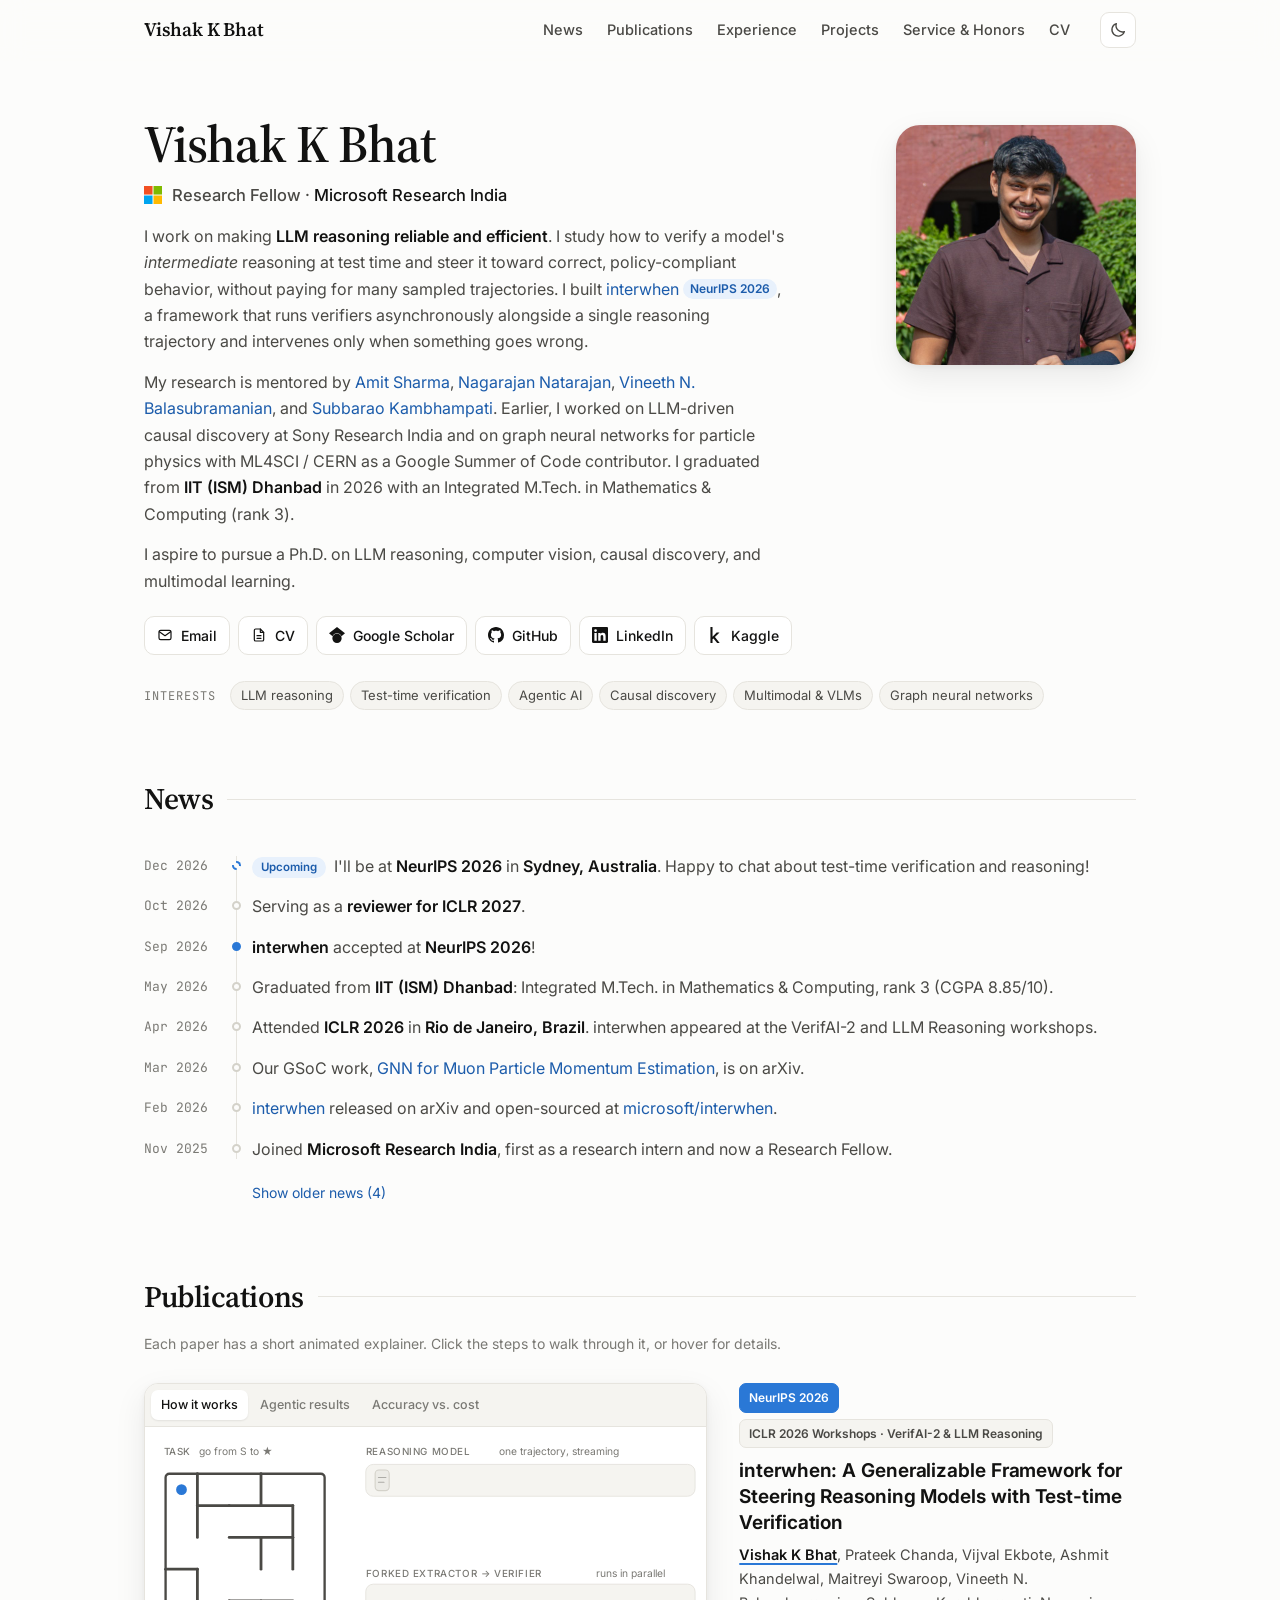
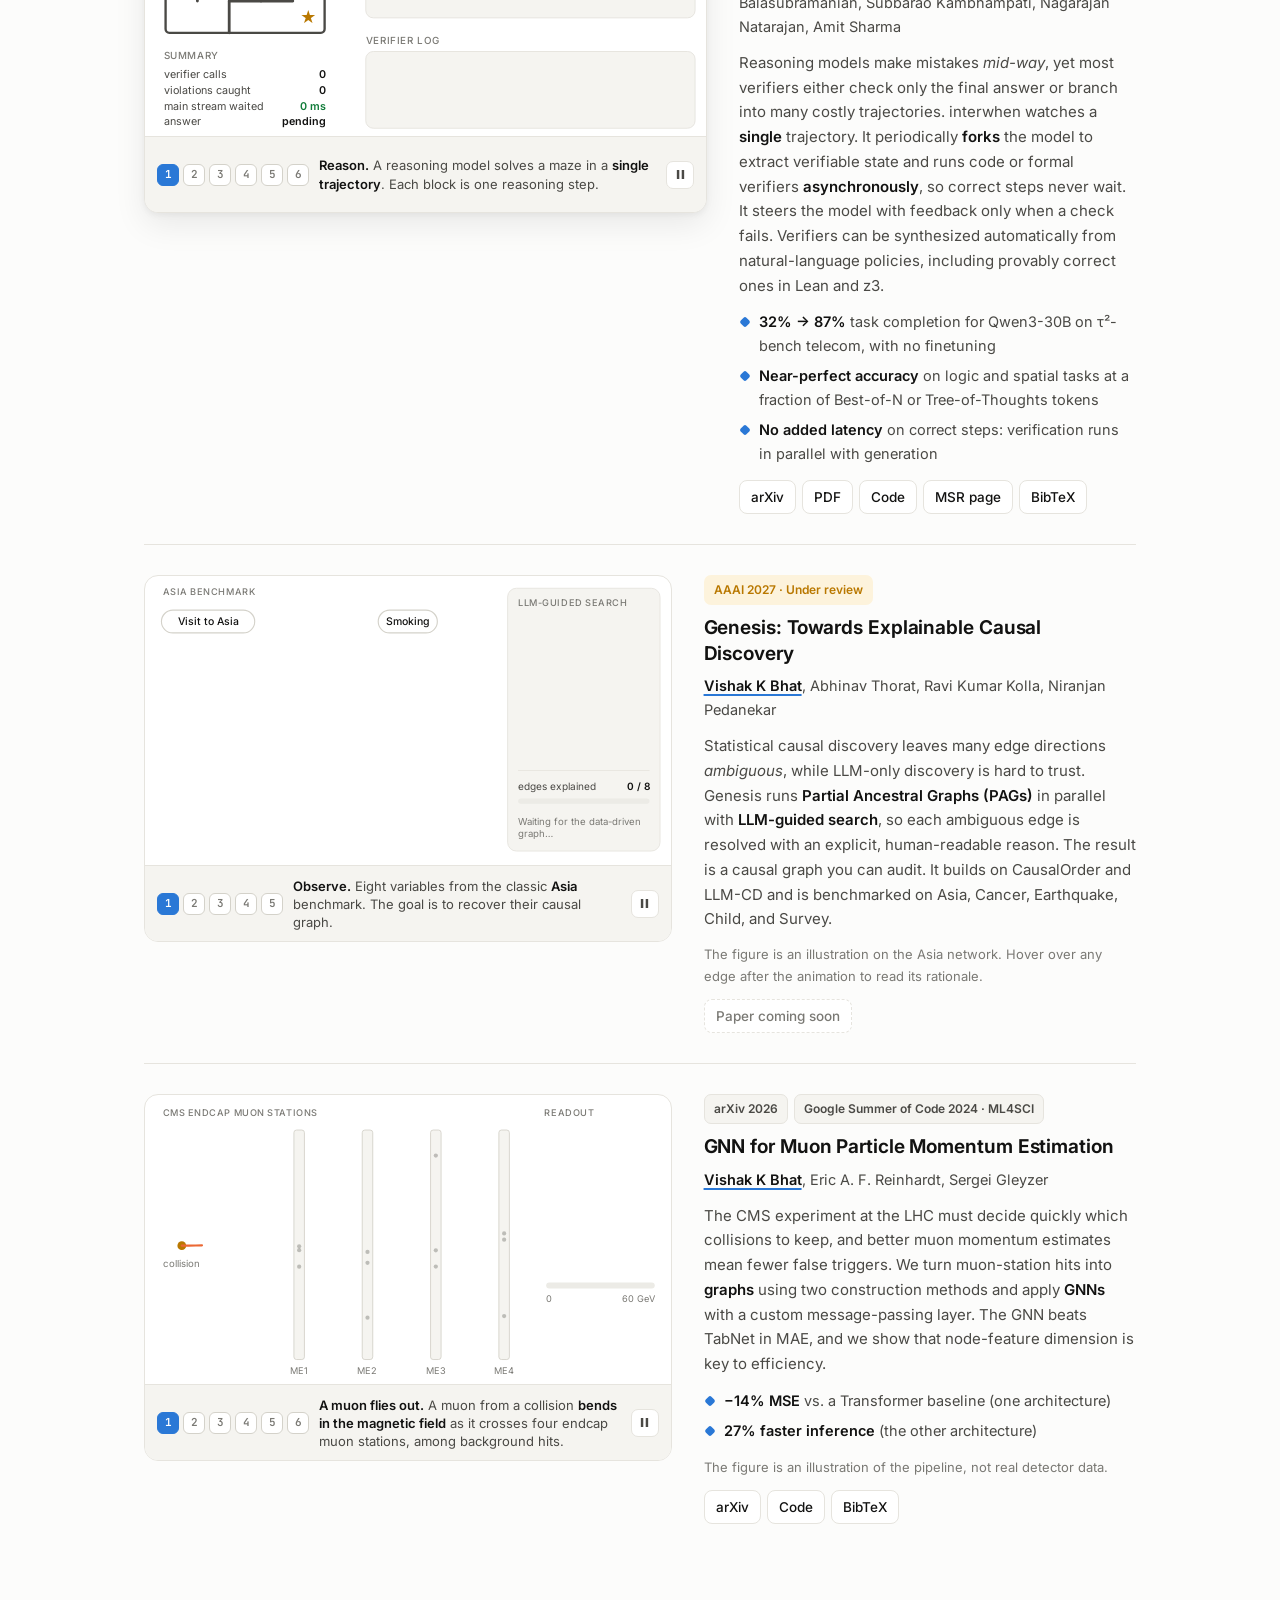
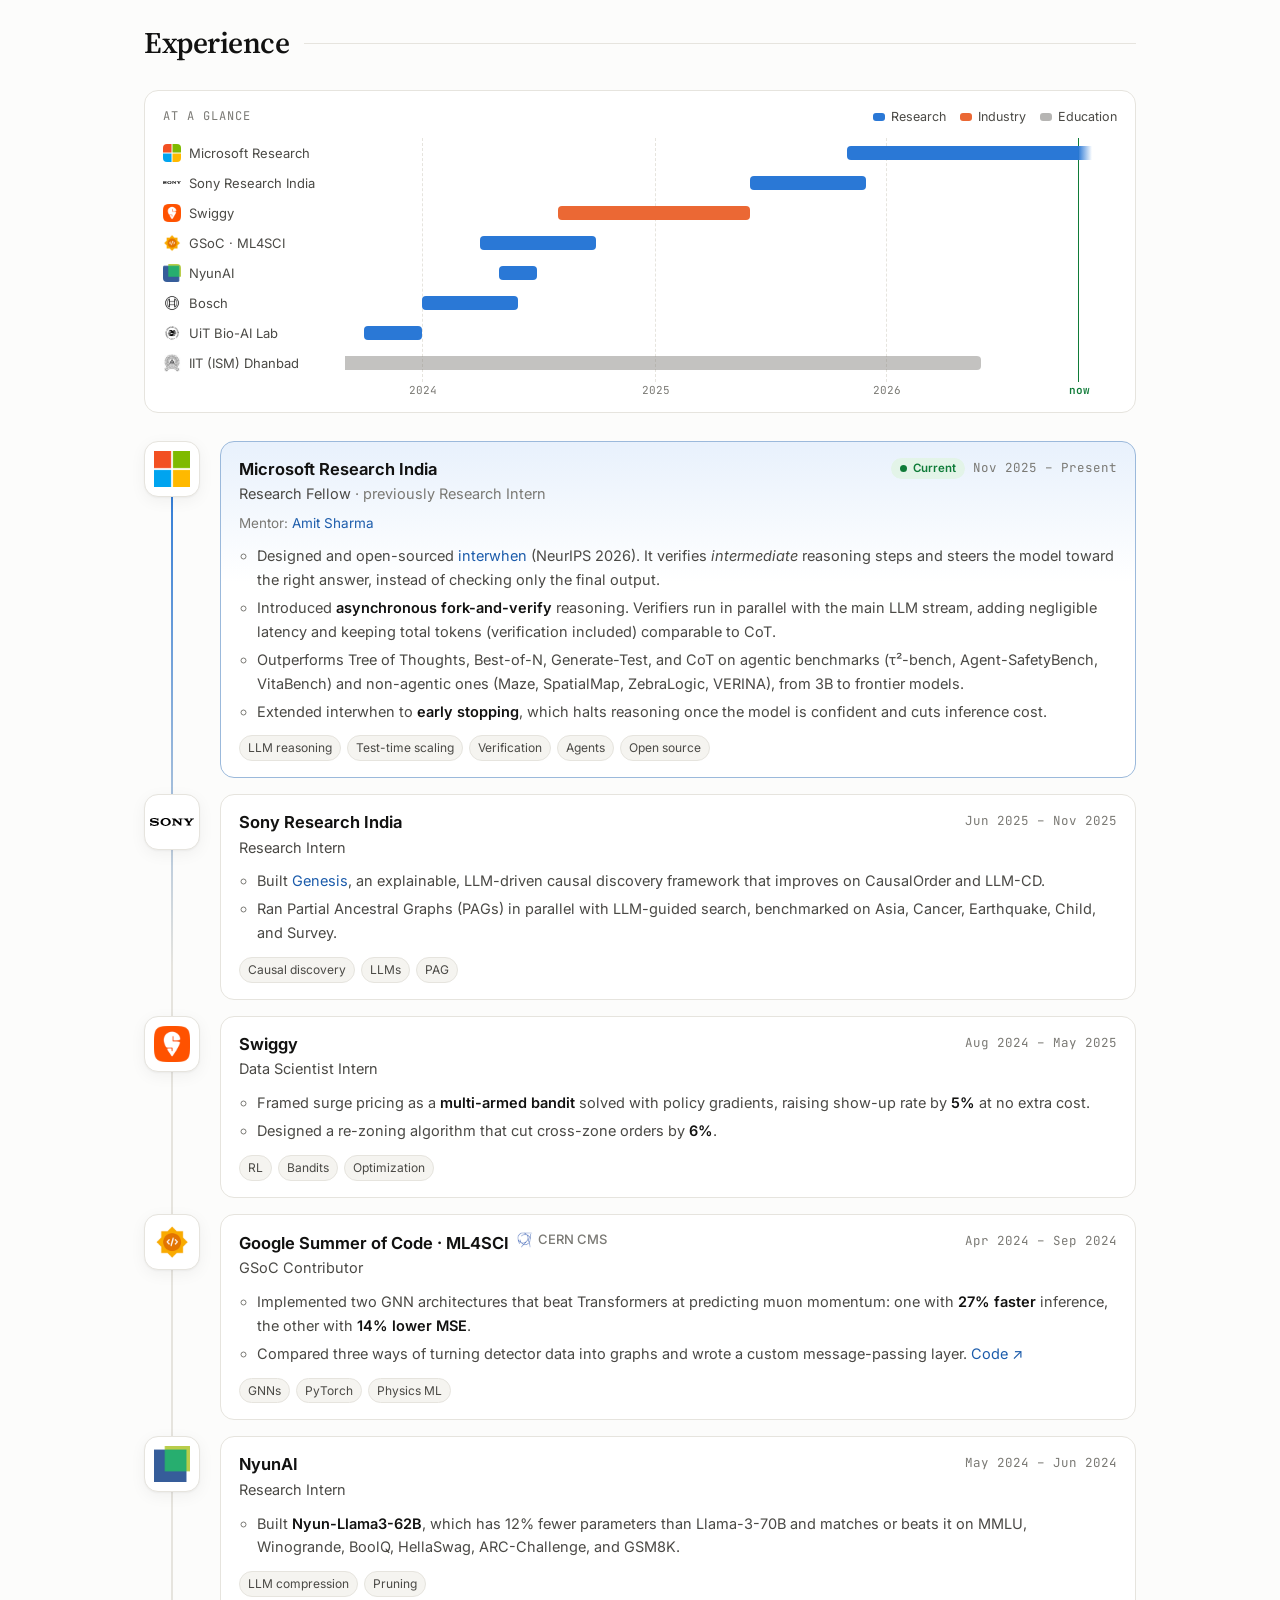
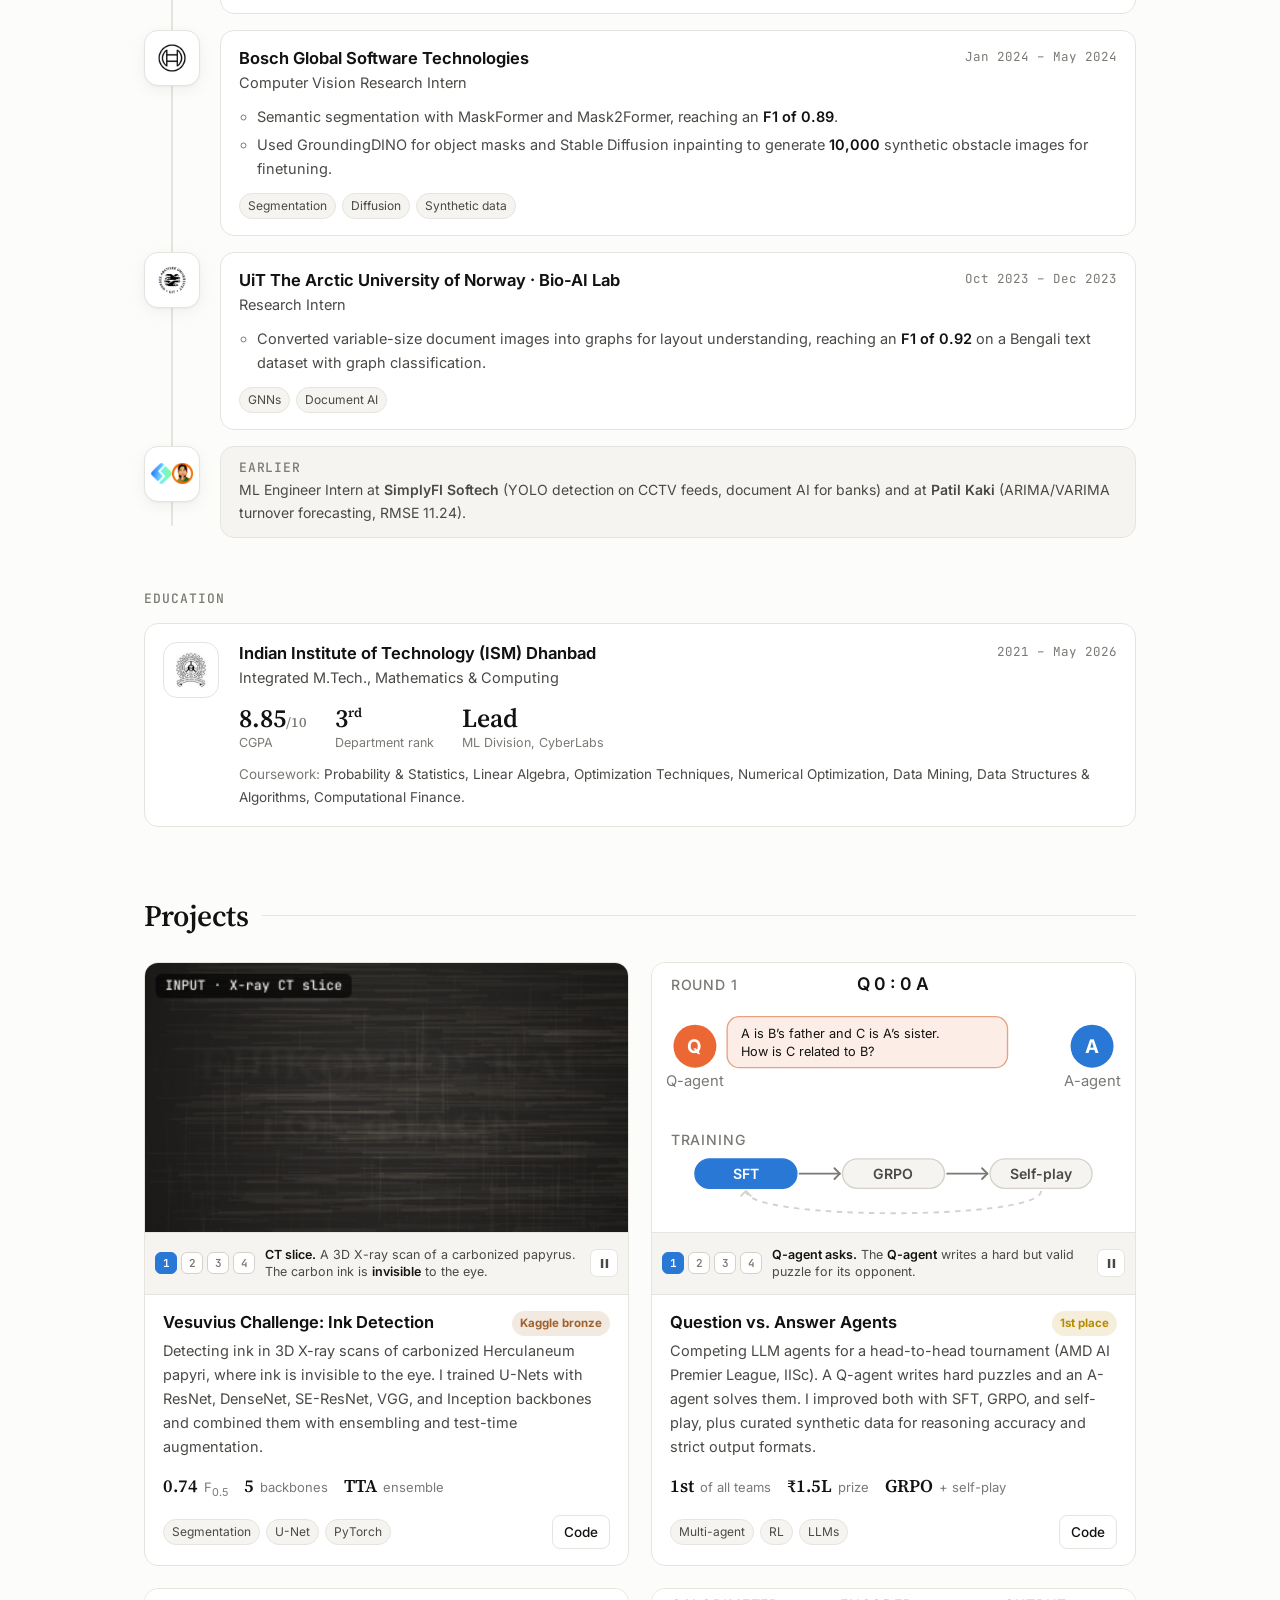
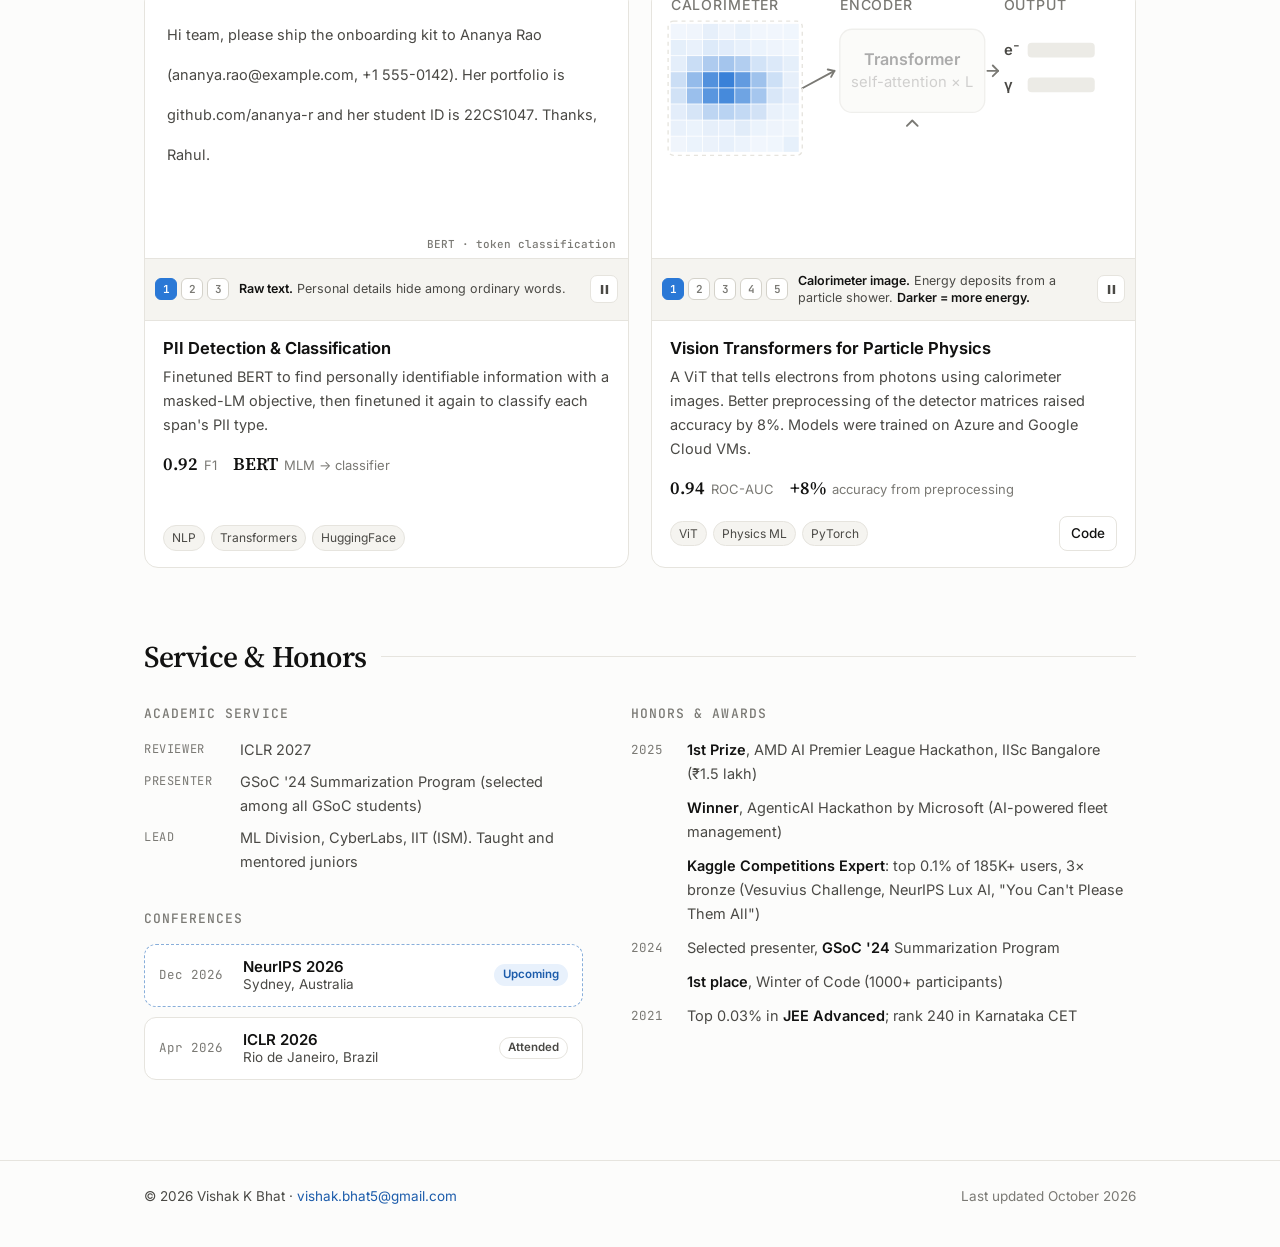
==== index.html @ bd1339ad "Redesign as a single-page research homepage - Clean academic layout: intro with mentors, news timeli" ====
<!DOCTYPE html>
<html lang="en">
<head>
  <meta charset="UTF-8">
  <meta name="viewport" content="width=device-width, initial-scale=1">
  <title>Vishak K Bhat — Research Fellow, Microsoft Research India</title>
  <meta name="description" content="Vishak K Bhat is a Research Fellow at Microsoft Research India working on reliable and efficient LLM reasoning: test-time verification, steering reasoning models, and causal discovery.">
  <meta name="author" content="Vishak K Bhat">
  <meta property="og:type" content="profile">
  <meta property="og:title" content="Vishak K Bhat — Research Fellow, Microsoft Research India">
  <meta property="og:description" content="LLM reasoning, test-time verification, and causal discovery. interwhen (NeurIPS 2026).">
  <meta property="og:image" content="assets/img/profile.jpg">
  <meta name="theme-color" content="#fcfcfb" media="(prefers-color-scheme: light)">
  <meta name="theme-color" content="#121211" media="(prefers-color-scheme: dark)">
  <link rel="icon" href="assets/img/favicon.svg" type="image/svg+xml">

  <script>
    // Apply saved theme before paint to avoid a flash.
    (function () {
      try {
        var t = localStorage.getItem('theme');
        if (t === 'light' || t === 'dark') document.documentElement.setAttribute('data-theme', t);
      } catch (e) {}
    })();
  </script>

  <link rel="preconnect" href="https://fonts.googleapis.com">
  <link rel="preconnect" href="https://fonts.gstatic.com" crossorigin>
  <link href="https://fonts.googleapis.com/css2?family=Inter:wght@400;500;600;700&family=JetBrains+Mono:wght@400;500;600&family=Source+Serif+4:opsz,wght@8..60,500;8..60,600;8..60,700&display=swap" rel="stylesheet">
  <link rel="stylesheet" href="assets/css/site.css">

  <script type="application/ld+json">
  {
    "@context": "https://schema.org",
    "@type": "Person",
    "name": "Vishak K Bhat",
    "jobTitle": "Research Fellow",
    "affiliation": { "@type": "Organization", "name": "Microsoft Research India" },
    "alumniOf": { "@type": "CollegeOrUniversity", "name": "IIT (ISM) Dhanbad" },
    "email": "mailto:vishak.bhat5@gmail.com",
    "sameAs": [
      "https://scholar.google.com/citations?user=MAqJcn0AAAAJ",
      "https://github.com/Vishak-Bhat30",
      "https://www.linkedin.com/in/vishak-k-bhat-807998227/",
      "https://www.kaggle.com/vishakkbhat"
    ]
  }
  </script>
</head>
<body>
  <a class="skip-link" href="#main">Skip to content</a>

  <!-- ===================== NAV ===================== -->
  <header class="topbar" id="topbar">
    <nav class="topbar-inner" aria-label="Primary">
      <a class="brand" href="#top">Vishak K Bhat</a>
      <ul class="nav-links" id="navLinks">
        <li><a href="#news">News</a></li>
        <li><a href="#publications">Publications</a></li>
        <li><a href="#experience">Experience</a></li>
        <li><a href="#projects">Projects</a></li>
        <li><a href="#service">Service &amp; Honors</a></li>
        <li><a href="assets/resume.pdf?v=2026-08" target="_blank" rel="noopener">CV</a></li>
      </ul>
      <button class="icon-btn theme-toggle" id="themeToggle" type="button" aria-label="Toggle dark mode">
        <svg class="i-sun" viewBox="0 0 24 24" aria-hidden="true"><circle cx="12" cy="12" r="4.2"/><path d="M12 2.5v2.2M12 19.3v2.2M4.6 4.6l1.6 1.6M17.8 17.8l1.6 1.6M2.5 12h2.2M19.3 12h2.2M4.6 19.4l1.6-1.6M17.8 6.2l1.6-1.6"/></svg>
        <svg class="i-moon" viewBox="0 0 24 24" aria-hidden="true"><path d="M20.5 14.2A8.5 8.5 0 0 1 9.8 3.5a8.5 8.5 0 1 0 10.7 10.7z"/></svg>
      </button>
    </nav>
  </header>

  <main id="main">

    <!-- ===================== INTRO ===================== -->
    <section class="intro wrap" id="top">
      <div class="intro-text">
        <h1 class="name">Vishak K Bhat</h1>
        <p class="role">
          <img class="role-logo" src="assets/img/logos/microsoft.png" alt="" width="18" height="18">
          Research Fellow · <a href="https://www.microsoft.com/en-us/research/lab/microsoft-research-india/" target="_blank" rel="noopener">Microsoft Research India</a>
        </p>

        <p>
          I work on making <strong>LLM reasoning reliable and efficient</strong>. I study how to verify a model's
          <em>intermediate</em> reasoning at test time and steer it toward correct, policy-compliant behavior, without
          paying for many sampled trajectories. I built
          <a href="#paper-interwhen">interwhen</a> <span class="pill-inline">NeurIPS 2026</span>, a framework that runs verifiers
          asynchronously alongside a single reasoning trajectory and intervenes only when something goes wrong.
        </p>
        <p>
          My research is mentored by
          <a href="https://amitsharma.in/" target="_blank" rel="noopener">Amit Sharma</a>,
          <a href="https://www.microsoft.com/en-us/research/people/nagarajn/" target="_blank" rel="noopener">Nagarajan Natarajan</a>,
          <a href="https://people.iith.ac.in/vineethnb/" target="_blank" rel="noopener">Vineeth N. Balasubramanian</a>, and
          <a href="https://rakaposhi.eas.asu.edu/" target="_blank" rel="noopener">Subbarao Kambhampati</a>.
          Earlier, I worked on LLM-driven causal discovery at Sony Research India and on graph neural networks for
          particle physics with ML4SCI&nbsp;/&nbsp;CERN as a Google Summer of Code contributor. I graduated from
          <strong>IIT (ISM) Dhanbad</strong> in 2026 with an Integrated M.Tech. in Mathematics &amp; Computing (rank&nbsp;3).
        </p>
        <p>
          I aspire to pursue a Ph.D. on LLM reasoning, computer vision, causal discovery, and multimodal learning.
        </p>

        <ul class="link-row" aria-label="Profiles">
          <li><a class="chip-link" href="mailto:vishak.bhat5@gmail.com">
            <svg viewBox="0 0 24 24" class="ic ic-stroke" aria-hidden="true"><rect x="3" y="5" width="18" height="14" rx="2.5"/><path d="m3.5 7 8.5 6 8.5-6"/></svg>Email</a></li>
          <li><a class="chip-link" href="assets/resume.pdf?v=2026-08" target="_blank" rel="noopener">
            <svg viewBox="0 0 24 24" class="ic ic-stroke" aria-hidden="true"><path d="M14 3H7a2 2 0 0 0-2 2v14a2 2 0 0 0 2 2h10a2 2 0 0 0 2-2V8z"/><path d="M14 3v5h5M9 13h6M9 17h6"/></svg>CV</a></li>
          <li><a class="chip-link" href="https://scholar.google.com/citations?user=MAqJcn0AAAAJ&amp;hl=en" target="_blank" rel="noopener">
            <svg viewBox="0 0 24 24" class="ic" aria-hidden="true"><path d="M5.242 13.769 0 9.5 12 0l12 9.5-5.242 4.269C17.548 11.249 14.978 9.5 12 9.5c-2.977 0-5.548 1.748-6.758 4.269zM12 10a7 7 0 1 0 0 14 7 7 0 0 0 0-14z"/></svg>Google Scholar</a></li>
          <li><a class="chip-link" href="https://github.com/Vishak-Bhat30" target="_blank" rel="noopener">
            <svg viewBox="0 0 16 16" class="ic" aria-hidden="true"><path d="M8 0C3.58 0 0 3.58 0 8c0 3.54 2.29 6.53 5.47 7.59.4.07.55-.17.55-.38 0-.19-.01-.82-.01-1.49-2.01.37-2.53-.49-2.69-.94-.09-.23-.48-.94-.82-1.13-.28-.15-.68-.52-.01-.53.63-.01 1.08.58 1.23.82.72 1.21 1.87.87 2.33.66.07-.52.28-.87.51-1.07-1.78-.2-3.64-.89-3.64-3.95 0-.87.31-1.59.82-2.15-.08-.2-.36-1.02.08-2.12 0 0 .67-.21 2.2.82.64-.18 1.32-.27 2-.27.68 0 1.36.09 2 .27 1.53-1.04 2.2-.82 2.2-.82.44 1.1.16 1.92.08 2.12.51.56.82 1.27.82 2.15 0 3.07-1.87 3.75-3.65 3.95.29.25.54.73.54 1.48 0 1.07-.01 1.93-.01 2.2 0 .21.15.46.55.38A8.01 8.01 0 0 0 16 8c0-4.42-3.58-8-8-8z"/></svg>GitHub</a></li>
          <li><a class="chip-link" href="https://www.linkedin.com/in/vishak-k-bhat-807998227/" target="_blank" rel="noopener">
            <svg viewBox="0 0 24 24" class="ic" aria-hidden="true"><path d="M20.45 20.45h-3.55v-5.57c0-1.33-.03-3.04-1.85-3.04-1.85 0-2.14 1.45-2.14 2.94v5.67H9.35V9h3.41v1.56h.05c.48-.9 1.64-1.85 3.37-1.85 3.6 0 4.27 2.37 4.27 5.46v6.28zM5.34 7.43a2.06 2.06 0 1 1 0-4.13 2.06 2.06 0 0 1 0 4.13zm1.78 13.02H3.56V9h3.56v11.45zM22.22 0H1.77C.79 0 0 .77 0 1.73v20.54C0 23.23.79 24 1.77 24h20.45c.98 0 1.78-.77 1.78-1.73V1.73C24 .77 23.2 0 22.22 0z"/></svg>LinkedIn</a></li>
          <li><a class="chip-link" href="https://www.kaggle.com/vishakkbhat" target="_blank" rel="noopener">
            <svg viewBox="0 0 24 24" class="ic" aria-hidden="true"><path d="M18.83 23.86c-.02.09-.12.14-.28.14h-3.14c-.19 0-.35-.08-.49-.25l-5.18-6.59-1.45 1.37v5.11c0 .24-.12.36-.35.36H5.51c-.24 0-.36-.12-.36-.36V.35c0-.23.12-.35.36-.35h2.43c.23 0 .35.12.35.35v14.35l6.2-6.27c.17-.17.33-.25.5-.25h3.24c.14 0 .24.06.28.18.05.15.04.26-.03.32l-6.56 6.34 6.84 8.51c.09.1.12.21.07.36"/></svg>Kaggle</a></li>
        </ul>
      </div>

      <figure class="intro-photo">
        <img src="assets/img/profile.jpg" alt="Portrait of Vishak K Bhat" width="720" height="720">
      </figure>
    </section>

    <section class="wrap interests" aria-label="Research interests">
      <span class="interests-label">Interests</span>
      <ul class="tag-list">
        <li>LLM reasoning</li><li>Test-time verification</li><li>Agentic AI</li>
        <li>Causal discovery</li><li>Multimodal &amp; VLMs</li><li>Graph neural networks</li>
      </ul>
    </section>

    <!-- ===================== NEWS ===================== -->
    <section class="section wrap" id="news">
      <h2 class="section-title">News</h2>
      <ol class="news" id="newsList">
        <li class="news-item upcoming">
          <time datetime="2026-12">Dec 2026</time>
          <div><span class="badge badge-accent">Upcoming</span> I'll be at <strong>NeurIPS 2026</strong> in <strong>Sydney, Australia</strong>. Happy to chat about test-time verification and reasoning!</div>
        </li>
        <li class="news-item">
          <time datetime="2026-10">Oct 2026</time>
          <div>Serving as a <strong>reviewer for ICLR 2027</strong>.</div>
        </li>
        <li class="news-item highlight">
          <time datetime="2026-09">Sep 2026</time>
          <div><a href="#paper-interwhen"><strong>interwhen</strong></a> accepted at <strong>NeurIPS 2026</strong>!</div>
        </li>
        <li class="news-item">
          <time datetime="2026-05">May 2026</time>
          <div>Graduated from <strong>IIT (ISM) Dhanbad</strong>: Integrated M.Tech. in Mathematics &amp; Computing, rank&nbsp;3 (CGPA 8.85/10).</div>
        </li>
        <li class="news-item">
          <time datetime="2026-04">Apr 2026</time>
          <div>Attended <strong>ICLR 2026</strong> in <strong>Rio de Janeiro, Brazil</strong>. interwhen appeared at the VerifAI-2 and LLM Reasoning workshops.</div>
        </li>
        <li class="news-item">
          <time datetime="2026-03">Mar 2026</time>
          <div>Our GSoC work, <a href="https://arxiv.org/abs/2603.06675" target="_blank" rel="noopener">GNN for Muon Particle Momentum Estimation</a>, is on arXiv.</div>
        </li>
        <li class="news-item">
          <time datetime="2026-02">Feb 2026</time>
          <div><a href="https://arxiv.org/abs/2602.11202" target="_blank" rel="noopener">interwhen</a> released on arXiv and open-sourced at <a href="https://github.com/microsoft/interwhen" target="_blank" rel="noopener">microsoft/interwhen</a>.</div>
        </li>
        <li class="news-item">
          <time datetime="2025-11">Nov 2025</time>
          <div>Joined <strong>Microsoft Research India</strong>, first as a research intern and now a Research Fellow.</div>
        </li>
        <li class="news-item older">
          <time datetime="2025-07">Jul 2025</time>
          <div>Won <strong>1st prize</strong> (₹1.5 lakh) at the AMD AI Premier League hackathon at IISc Bangalore.</div>
        </li>
        <li class="news-item older">
          <time datetime="2025-06">Jun 2025</time>
          <div>Started a research internship at <strong>Sony Research India</strong> on LLM-driven causal discovery.</div>
        </li>
        <li class="news-item older">
          <time datetime="2024-08">Aug 2024</time>
          <div>Joined <strong>Swiggy</strong> as a Data Scientist intern (bandits for surge pricing).</div>
        </li>
        <li class="news-item older">
          <time datetime="2024-04">Apr 2024</time>
          <div>Selected for <strong>Google Summer of Code 2024</strong> with ML4SCI (CERN CMS).</div>
        </li>
      </ol>
      <button class="text-btn" id="newsToggle" type="button" aria-expanded="false" aria-controls="newsList">Show older news</button>
    </section>

    <!-- ===================== PUBLICATIONS ===================== -->
    <section class="section wrap" id="publications">
      <div class="section-head">
        <h2 class="section-title">Publications</h2>
        <p class="section-note">Each paper has a short animated explainer. Click the steps to walk through it, or hover for details.</p>
      </div>

      <!-- interwhen -->
      <article class="paper featured" id="paper-interwhen">
        <div class="viz-frame" data-viz="interwhen">
          <div class="viz-tabs" role="tablist" aria-label="interwhen figures">
            <button role="tab" aria-selected="true" data-tab="how">How it works</button>
            <button role="tab" aria-selected="false" data-tab="agentic">Agentic results</button>
            <button role="tab" aria-selected="false" data-tab="cost">Accuracy vs. cost</button>
          </div>
          <div class="viz-panel" data-panel="how">
            <svg class="viz-svg" viewBox="0 0 600 330" role="img" aria-label="Animation: a reasoning model solves a maze while forked verifiers check its moves asynchronously; a wall violation is caught, the model is rewound to the fork point with feedback, and it reaches the goal."></svg>
            <div class="viz-caption" aria-live="polite"></div>
          </div>
          <div class="viz-panel" data-panel="agentic" hidden>
            <div class="chart" data-chart="dumbbell"></div>
          </div>
          <div class="viz-panel" data-panel="cost" hidden>
            <div class="chart" data-chart="scatter"></div>
          </div>
        </div>

        <div class="paper-body">
          <div class="venues">
            <span class="venue venue-main">NeurIPS 2026</span>
            <span class="venue">ICLR 2026 Workshops · VerifAI-2 &amp; LLM Reasoning</span>
          </div>
          <h3 class="paper-title"><a href="https://arxiv.org/abs/2602.11202" target="_blank" rel="noopener">interwhen: A Generalizable Framework for Steering Reasoning Models with Test-time Verification</a></h3>
          <p class="authors"><span class="me">Vishak K Bhat</span>, Prateek Chanda, Vijval Ekbote, Ashmit Khandelwal, Maitreyi Swaroop, Vineeth N. Balasubramanian, Subbarao Kambhampati, Nagarajan Natarajan, Amit Sharma</p>
          <p class="tldr">
            Reasoning models make mistakes <em>mid-way</em>, yet most verifiers either check only the final answer or
            branch into many costly trajectories. interwhen watches a <strong>single</strong> trajectory. It periodically
            <strong>forks</strong> the model to extract verifiable state and runs code or formal verifiers
            <strong>asynchronously</strong>, so correct steps never wait. It steers the model with feedback only when a check fails.
            Verifiers can be synthesized automatically from natural-language policies, including provably correct ones in Lean and z3.
          </p>
          <ul class="key-results">
            <li><strong>32% → 87%</strong> task completion for Qwen3-30B on τ²-bench telecom, with no finetuning</li>
            <li><strong>Near-perfect accuracy</strong> on logic and spatial tasks at a fraction of Best-of-N or Tree-of-Thoughts tokens</li>
            <li><strong>No added latency</strong> on correct steps: verification runs in parallel with generation</li>
          </ul>
          <div class="paper-links">
            <a class="btn-link" href="https://arxiv.org/abs/2602.11202" target="_blank" rel="noopener">arXiv</a>
            <a class="btn-link" href="https://arxiv.org/pdf/2602.11202" target="_blank" rel="noopener">PDF</a>
            <a class="btn-link" href="https://github.com/microsoft/interwhen" target="_blank" rel="noopener">Code <span class="gh-stars" data-repo="microsoft/interwhen" hidden></span></a>
            <a class="btn-link" href="https://www.microsoft.com/en-us/research/publication/interwhen-a-generalizable-framework-for-verifiable-reasoning-with-test-time-monitors/" target="_blank" rel="noopener">MSR page</a>
            <button class="btn-link bib-toggle" type="button" aria-expanded="false">BibTeX</button>
          </div>
          <div class="bibtex" hidden>
<pre><code>@inproceedings{bhat2026interwhen,
  title     = {interwhen: A Generalizable Framework for Steering
               Reasoning Models with Test-time Verification},
  author    = {Bhat, Vishak K and Chanda, Prateek and Ekbote, Vijval and
               Khandelwal, Ashmit and Swaroop, Maitreyi and
               Balasubramanian, Vineeth N. and Kambhampati, Subbarao and
               Natarajan, Nagarajan and Sharma, Amit},
  booktitle = {Advances in Neural Information Processing Systems},
  year      = {2026}
}</code></pre>
            <button class="copy-btn" type="button">Copy</button>
          </div>
        </div>
      </article>

      <!-- Genesis -->
      <article class="paper" id="paper-genesis">
        <div class="viz-frame" data-viz="genesis">
          <div class="viz-panel">
            <svg class="viz-svg" viewBox="0 0 600 330" role="img" aria-label="Animation: on the Asia benchmark, data alone yields a partial ancestral graph with ambiguous edge marks; an LLM then orients each ambiguous edge and gives a written reason, producing an explainable causal graph."></svg>
            <div class="viz-caption" aria-live="polite"></div>
          </div>
        </div>
        <div class="paper-body">
          <div class="venues">
            <span class="venue venue-review">AAAI 2027 · Under review</span>
          </div>
          <h3 class="paper-title">Genesis: Towards Explainable Causal Discovery</h3>
          <p class="authors"><span class="me">Vishak K Bhat</span>, Abhinav Thorat, Ravi Kumar Kolla, Niranjan Pedanekar</p>
          <p class="tldr">
            Statistical causal discovery leaves many edge directions <em>ambiguous</em>, while LLM-only discovery is hard to trust.
            Genesis runs <strong>Partial Ancestral Graphs (PAGs)</strong> in parallel with <strong>LLM-guided search</strong>, so each
            ambiguous edge is resolved with an explicit, human-readable reason. The result is a causal graph you can audit.
            It builds on CausalOrder and LLM-CD and is benchmarked on Asia, Cancer, Earthquake, Child, and Survey.
          </p>
          <p class="viz-note">The figure is an illustration on the Asia network. Hover over any edge after the animation to read its rationale.</p>
          <div class="paper-links">
            <span class="btn-link disabled" aria-disabled="true">Paper coming soon</span>
          </div>
        </div>
      </article>

      <!-- GNN muon -->
      <article class="paper" id="paper-muon">
        <div class="viz-frame" data-viz="muon">
          <div class="viz-panel">
            <svg class="viz-svg" viewBox="0 0 600 330" role="img" aria-label="Animation: a muon track bends through four CMS endcap muon stations; its hits become graph nodes, edges are built, messages pass between nodes, and a readout predicts transverse momentum. A curvier track means lower momentum."></svg>
            <div class="viz-caption" aria-live="polite"></div>
          </div>
        </div>
        <div class="paper-body">
          <div class="venues">
            <span class="venue">arXiv 2026</span>
            <span class="venue">Google Summer of Code 2024 · ML4SCI</span>
          </div>
          <h3 class="paper-title"><a href="https://arxiv.org/abs/2603.06675" target="_blank" rel="noopener">GNN for Muon Particle Momentum Estimation</a></h3>
          <p class="authors"><span class="me">Vishak K Bhat</span>, Eric A. F. Reinhardt, Sergei Gleyzer</p>
          <p class="tldr">
            The CMS experiment at the LHC must decide quickly which collisions to keep, and better muon momentum estimates mean
            fewer false triggers. We turn muon-station hits into <strong>graphs</strong> using two construction methods and apply
            <strong>GNNs</strong> with a custom message-passing layer. The GNN beats TabNet in MAE, and we show that node-feature
            dimension is key to efficiency.
          </p>
          <ul class="key-results">
            <li><strong>−14% MSE</strong> vs. a Transformer baseline (one architecture)</li>
            <li><strong>27% faster inference</strong> (the other architecture)</li>
          </ul>
          <p class="viz-note">The figure is an illustration of the pipeline, not real detector data.</p>
          <div class="paper-links">
            <a class="btn-link" href="https://arxiv.org/abs/2603.06675" target="_blank" rel="noopener">arXiv</a>
            <a class="btn-link" href="https://github.com/ML4SCI/CMS" target="_blank" rel="noopener">Code</a>
            <button class="btn-link bib-toggle" type="button" aria-expanded="false">BibTeX</button>
          </div>
          <div class="bibtex" hidden>
<pre><code>@article{bhat2026gnnmuon,
  title   = {GNN For Muon Particle Momentum estimation},
  author  = {Bhat, Vishak K and Reinhardt, Eric A. F. and Gleyzer, Sergei},
  journal = {arXiv preprint arXiv:2603.06675},
  year    = {2026}
}</code></pre>
            <button class="copy-btn" type="button">Copy</button>
          </div>
        </div>
      </article>
    </section>

    <!-- ===================== EXPERIENCE ===================== -->
    <section class="section wrap" id="experience">
      <h2 class="section-title">Experience</h2>

      <div class="gantt-card">
        <div class="gantt-head">
          <span class="gantt-title">At a glance</span>
          <span class="gantt-legend"><span class="sw sw-research"></span>Research <span class="sw sw-industry"></span>Industry <span class="sw sw-edu"></span>Education</span>
        </div>
        <div class="gantt" id="gantt" role="group" aria-label="Timeline of roles from 2023 to 2026"></div>
      </div>

      <ol class="xp-list">
        <li class="xp current" id="xp-msr">
          <div class="xp-logo"><img src="assets/img/logos/microsoft.png" alt="Microsoft" width="48" height="48"></div>
          <div class="xp-card">
            <div class="xp-top">
              <div>
                <h3 class="xp-org">Microsoft Research India</h3>
                <p class="xp-role">Research Fellow <span class="muted">· previously Research Intern</span></p>
              </div>
              <div class="xp-meta"><span class="badge badge-live"><span class="live-dot"></span>Current</span><time>Nov 2025 – Present</time></div>
            </div>
            <p class="xp-mentor">Mentor: <a href="https://amitsharma.in/" target="_blank" rel="noopener">Amit Sharma</a></p>
            <ul class="xp-points">
              <li>Designed and open-sourced <a href="https://github.com/microsoft/interwhen" target="_blank" rel="noopener">interwhen</a> (NeurIPS 2026). It verifies <em>intermediate</em> reasoning steps and steers the model toward the right answer, instead of checking only the final output.</li>
              <li>Introduced <strong>asynchronous fork-and-verify</strong> reasoning. Verifiers run in parallel with the main LLM stream, adding negligible latency and keeping total tokens (verification included) comparable to CoT.</li>
              <li>Outperforms Tree of Thoughts, Best-of-N, Generate-Test, and CoT on agentic benchmarks (τ²-bench, Agent-SafetyBench, VitaBench) and non-agentic ones (Maze, SpatialMap, ZebraLogic, VERINA), from 3B to frontier models.</li>
              <li>Extended interwhen to <strong>early stopping</strong>, which halts reasoning once the model is confident and cuts inference cost.</li>
            </ul>
            <ul class="tag-list small"><li>LLM reasoning</li><li>Test-time scaling</li><li>Verification</li><li>Agents</li><li>Open source</li></ul>
          </div>
        </li>

        <li class="xp" id="xp-sony">
          <div class="xp-logo"><img src="assets/img/logos/sony.svg" alt="Sony" width="48" height="48" class="wide-logo"></div>
          <div class="xp-card">
            <div class="xp-top">
              <div>
                <h3 class="xp-org">Sony Research India</h3>
                <p class="xp-role">Research Intern</p>
              </div>
              <div class="xp-meta"><time>Jun 2025 – Nov 2025</time></div>
            </div>
            <ul class="xp-points">
              <li>Built <a href="#paper-genesis">Genesis</a>, an explainable, LLM-driven causal discovery framework that improves on CausalOrder and LLM-CD.</li>
              <li>Ran Partial Ancestral Graphs (PAGs) in parallel with LLM-guided search, benchmarked on Asia, Cancer, Earthquake, Child, and Survey.</li>
            </ul>
            <ul class="tag-list small"><li>Causal discovery</li><li>LLMs</li><li>PAG</li></ul>
          </div>
        </li>

        <li class="xp" id="xp-swiggy">
          <div class="xp-logo"><img src="assets/img/logos/swiggy.png" alt="Swiggy" width="48" height="48"></div>
          <div class="xp-card">
            <div class="xp-top">
              <div>
                <h3 class="xp-org">Swiggy</h3>
                <p class="xp-role">Data Scientist Intern</p>
              </div>
              <div class="xp-meta"><time>Aug 2024 – May 2025</time></div>
            </div>
            <ul class="xp-points">
              <li>Framed surge pricing as a <strong>multi-armed bandit</strong> solved with policy gradients, raising show-up rate by <strong>5%</strong> at no extra cost.</li>
              <li>Designed a re-zoning algorithm that cut cross-zone orders by <strong>6%</strong>.</li>
            </ul>
            <ul class="tag-list small"><li>RL</li><li>Bandits</li><li>Optimization</li></ul>
          </div>
        </li>

        <li class="xp" id="xp-gsoc">
          <div class="xp-logo"><img src="assets/img/logos/gsoc.png" alt="Google Summer of Code" width="48" height="48"></div>
          <div class="xp-card">
            <div class="xp-top">
              <div>
                <h3 class="xp-org">Google Summer of Code · ML4SCI <span class="org-sub"><img src="assets/img/logos/cern.png" alt="" width="16" height="16"> CERN CMS</span></h3>
                <p class="xp-role">GSoC Contributor</p>
              </div>
              <div class="xp-meta"><time>Apr 2024 – Sep 2024</time></div>
            </div>
            <ul class="xp-points">
              <li>Implemented two GNN architectures that beat Transformers at predicting muon momentum: one with <strong>27% faster</strong> inference, the other with <strong>14% lower MSE</strong>.</li>
              <li>Compared three ways of turning detector data into graphs and wrote a custom message-passing layer. <a href="https://github.com/ML4SCI/CMS" target="_blank" rel="noopener">Code ↗</a></li>
            </ul>
            <ul class="tag-list small"><li>GNNs</li><li>PyTorch</li><li>Physics ML</li></ul>
          </div>
        </li>

        <li class="xp" id="xp-nyun">
          <div class="xp-logo"><img src="assets/img/logos/nyunai.png" alt="NyunAI" width="48" height="48"></div>
          <div class="xp-card">
            <div class="xp-top">
              <div>
                <h3 class="xp-org">NyunAI</h3>
                <p class="xp-role">Research Intern</p>
              </div>
              <div class="xp-meta"><time>May 2024 – Jun 2024</time></div>
            </div>
            <ul class="xp-points">
              <li>Built <strong>Nyun-Llama3-62B</strong>, which has 12% fewer parameters than Llama-3-70B and matches or beats it on MMLU, Winogrande, BoolQ, HellaSwag, ARC-Challenge, and GSM8K.</li>
            </ul>
            <ul class="tag-list small"><li>LLM compression</li><li>Pruning</li></ul>
          </div>
        </li>

        <li class="xp" id="xp-bosch">
          <div class="xp-logo"><img src="assets/img/logos/bosch.png" alt="Bosch" width="48" height="48"></div>
          <div class="xp-card">
            <div class="xp-top">
              <div>
                <h3 class="xp-org">Bosch Global Software Technologies</h3>
                <p class="xp-role">Computer Vision Research Intern</p>
              </div>
              <div class="xp-meta"><time>Jan 2024 – May 2024</time></div>
            </div>
            <ul class="xp-points">
              <li>Semantic segmentation with MaskFormer and Mask2Former, reaching an <strong>F1 of 0.89</strong>.</li>
              <li>Used GroundingDINO for object masks and Stable Diffusion inpainting to generate <strong>10,000</strong> synthetic obstacle images for finetuning.</li>
            </ul>
            <ul class="tag-list small"><li>Segmentation</li><li>Diffusion</li><li>Synthetic data</li></ul>
          </div>
        </li>

        <li class="xp" id="xp-uit">
          <div class="xp-logo"><img src="assets/img/logos/uit.png" alt="UiT The Arctic University of Norway" width="48" height="48"></div>
          <div class="xp-card">
            <div class="xp-top">
              <div>
                <h3 class="xp-org">UiT The Arctic University of Norway · Bio-AI Lab</h3>
                <p class="xp-role">Research Intern</p>
              </div>
              <div class="xp-meta"><time>Oct 2023 – Dec 2023</time></div>
            </div>
            <ul class="xp-points">
              <li>Converted variable-size document images into graphs for layout understanding, reaching an <strong>F1 of 0.92</strong> on a Bengali text dataset with graph classification.</li>
            </ul>
            <ul class="tag-list small"><li>GNNs</li><li>Document AI</li></ul>
          </div>
        </li>

        <li class="xp xp-compact">
          <div class="xp-logo duo">
            <img src="assets/img/logos/simplyfi.png" alt="SimplyFI Softech" width="30" height="30">
            <img src="assets/img/logos/patilkaki.png" alt="Patil Kaki" width="30" height="30">
          </div>
          <div class="xp-card">
            <div class="xp-top">
              <div>
                <h3 class="xp-org">Earlier</h3>
                <p class="xp-role">ML Engineer Intern at <strong>SimplyFI Softech</strong> (YOLO detection on CCTV feeds, document AI for banks) and at <strong>Patil Kaki</strong> (ARIMA/VARIMA turnover forecasting, RMSE 11.24).</p>
              </div>
            </div>
          </div>
        </li>
      </ol>

      <h3 class="subsection-title">Education</h3>
      <div class="edu">
        <div class="xp-logo"><img src="assets/img/logos/iitism.png" alt="IIT (ISM) Dhanbad" width="48" height="48"></div>
        <div>
          <div class="xp-top">
            <div>
              <h4 class="xp-org">Indian Institute of Technology (ISM) Dhanbad</h4>
              <p class="xp-role">Integrated M.Tech., Mathematics &amp; Computing</p>
            </div>
            <div class="xp-meta"><time>2021 – May 2026</time></div>
          </div>
          <div class="edu-stats">
            <div><span class="stat">8.85<small>/10</small></span><span class="stat-label">CGPA</span></div>
            <div><span class="stat">3<sup>rd</sup></span><span class="stat-label">Department rank</span></div>
            <div><span class="stat">Lead</span><span class="stat-label">ML Division, CyberLabs</span></div>
          </div>
          <p class="edu-course"><span class="muted">Coursework:</span> Probability &amp; Statistics, Linear Algebra, Optimization Techniques, Numerical Optimization, Data Mining, Data Structures &amp; Algorithms, Computational Finance.</p>
        </div>
      </div>
    </section>

    <!-- ===================== PROJECTS ===================== -->
    <section class="section wrap" id="projects">
      <h2 class="section-title">Projects</h2>
      <div class="project-grid">

        <article class="project">
          <div class="viz-frame small" data-viz="vesuvius">
            <div class="viz-panel">
              <canvas class="viz-canvas" width="360" height="200" aria-label="Animation: a sliding U-Net window scans a carbonized papyrus scan and reveals hidden ink letters."></canvas>
              <div class="viz-caption" aria-live="polite"></div>
            </div>
          </div>
          <div class="project-body">
            <div class="project-head">
              <h3>Vesuvius Challenge: Ink Detection</h3>
              <span class="medal medal-bronze">Kaggle bronze</span>
            </div>
            <p>Detecting ink in 3D X-ray scans of carbonized Herculaneum papyri, where ink is invisible to the eye. I trained U-Nets with ResNet, DenseNet, SE-ResNet, VGG, and Inception backbones and combined them with ensembling and test-time augmentation.</p>
            <ul class="metric-row"><li><b>0.74</b> F<sub>0.5</sub></li><li><b>5</b> backbones</li><li><b>TTA</b> ensemble</li></ul>
            <div class="project-foot">
              <ul class="tag-list small"><li>Segmentation</li><li>U-Net</li><li>PyTorch</li></ul>
              <a class="btn-link" href="https://github.com/Vishak-Bhat30/3D_image_segmentation" target="_blank" rel="noopener">Code</a>
            </div>
          </div>
        </article>

        <article class="project">
          <div class="viz-frame small" data-viz="qa">
            <div class="viz-panel">
              <svg class="viz-svg" viewBox="0 0 360 200" role="img" aria-label="Animation: a question agent and an answer agent face off in rounds, with a judge scoring each answer, while the training loop cycles through SFT, GRPO, and self-play."></svg>
              <div class="viz-caption" aria-live="polite"></div>
            </div>
          </div>
          <div class="project-body">
            <div class="project-head">
              <h3>Question vs. Answer Agents</h3>
              <span class="medal medal-gold">1st place</span>
            </div>
            <p>Competing LLM agents for a head-to-head tournament (AMD AI Premier League, IISc). A Q-agent writes hard puzzles and an A-agent solves them. I improved both with SFT, GRPO, and self-play, plus curated synthetic data for reasoning accuracy and strict output formats.</p>
            <ul class="metric-row"><li><b>1st</b> of all teams</li><li><b>₹1.5L</b> prize</li><li><b>GRPO</b> + self-play</li></ul>
            <div class="project-foot">
              <ul class="tag-list small"><li>Multi-agent</li><li>RL</li><li>LLMs</li></ul>
              <a class="btn-link" href="https://github.com/Vishak-Bhat30/AMD-AI-Premier-League" target="_blank" rel="noopener">Code</a>
            </div>
          </div>
        </article>

        <article class="project">
          <div class="viz-frame small" data-viz="pii">
            <div class="viz-panel">
              <div class="pii-stage" aria-label="Animation: a model scans text and tags names, emails, phone numbers, URLs, and IDs as personal information."></div>
              <div class="viz-caption" aria-live="polite"></div>
            </div>
          </div>
          <div class="project-body">
            <div class="project-head">
              <h3>PII Detection &amp; Classification</h3>
            </div>
            <p>Finetuned BERT to find personally identifiable information with a masked-LM objective, then finetuned it again to classify each span's PII type.</p>
            <ul class="metric-row"><li><b>0.92</b> F1</li><li><b>BERT</b> MLM → classifier</li></ul>
            <div class="project-foot">
              <ul class="tag-list small"><li>NLP</li><li>Transformers</li><li>HuggingFace</li></ul>
            </div>
          </div>
        </article>

        <article class="project">
          <div class="viz-frame small" data-viz="vit">
            <div class="viz-panel">
              <svg class="viz-svg" viewBox="0 0 360 200" role="img" aria-label="Animation: a calorimeter image is split into patches, turned into tokens, attended to by a classification token, and classified as electron or photon."></svg>
              <div class="viz-caption" aria-live="polite"></div>
            </div>
          </div>
          <div class="project-body">
            <div class="project-head">
              <h3>Vision Transformers for Particle Physics</h3>
            </div>
            <p>A ViT that tells electrons from photons using calorimeter images. Better preprocessing of the detector matrices raised accuracy by 8%. Models were trained on Azure and Google Cloud VMs.</p>
            <ul class="metric-row"><li><b>0.94</b> ROC-AUC</li><li><b>+8%</b> accuracy from preprocessing</li></ul>
            <div class="project-foot">
              <ul class="tag-list small"><li>ViT</li><li>Physics ML</li><li>PyTorch</li></ul>
              <a class="btn-link" href="https://github.com/Vishak-Bhat30/ML4SCI" target="_blank" rel="noopener">Code</a>
            </div>
          </div>
        </article>

      </div>
    </section>

    <!-- ===================== SERVICE & HONORS ===================== -->
    <section class="section wrap" id="service">
      <h2 class="section-title">Service &amp; Honors</h2>
      <div class="two-col">
        <div>
          <h3 class="subsection-title">Academic service</h3>
          <ul class="plain-list">
            <li><span class="pl-key">Reviewer</span> ICLR 2027</li>
            <li><span class="pl-key">Presenter</span> GSoC '24 Summarization Program (selected among all GSoC students)</li>
            <li><span class="pl-key">Lead</span> ML Division, CyberLabs, IIT (ISM). Taught and mentored juniors</li>
          </ul>

          <h3 class="subsection-title">Conferences</h3>
          <div class="trips">
            <div class="trip upcoming">
              <div class="trip-when">Dec 2026</div>
              <div class="trip-what"><strong>NeurIPS 2026</strong><span>Sydney, Australia</span></div>
              <span class="badge badge-accent">Upcoming</span>
            </div>
            <div class="trip">
              <div class="trip-when">Apr 2026</div>
              <div class="trip-what"><strong>ICLR 2026</strong><span>Rio de Janeiro, Brazil</span></div>
              <span class="badge">Attended</span>
            </div>
          </div>
        </div>

        <div>
          <h3 class="subsection-title">Honors &amp; awards</h3>
          <ul class="honors">
            <li><span class="h-year">2025</span><div><strong>1st Prize</strong>, AMD AI Premier League Hackathon, IISc Bangalore (₹1.5 lakh)</div></li>
            <li><span class="h-year"></span><div><strong>Winner</strong>, AgenticAI Hackathon by Microsoft (AI-powered fleet management)</div></li>
            <li><span class="h-year"></span><div><strong>Kaggle Competitions Expert</strong>: top 0.1% of 185K+ users, 3× bronze (Vesuvius Challenge, NeurIPS Lux AI, "You Can't Please Them All")</div></li>
            <li><span class="h-year">2024</span><div>Selected presenter, <strong>GSoC '24</strong> Summarization Program</div></li>
            <li><span class="h-year"></span><div><strong>1st place</strong>, Winter of Code (1000+ participants)</div></li>
            <li><span class="h-year">2021</span><div>Top 0.03% in <strong>JEE Advanced</strong>; rank 240 in Karnataka CET</div></li>
          </ul>
        </div>
      </div>
    </section>

  </main>

  <footer class="site-footer">
    <div class="wrap footer-inner">
      <p>© 2026 Vishak K Bhat · <a href="mailto:vishak.bhat5@gmail.com">vishak.bhat5@gmail.com</a></p>
      <p class="muted">Last updated October 2026</p>
    </div>
  </footer>

  <div class="tooltip" id="tooltip" role="tooltip" hidden></div>

  <script src="assets/js/site.js" defer></script>
  <script src="assets/js/viz.js" defer></script>
</body>
</html>
---- assets/css/site.css ----
/* =========================================================
   Vishak K Bhat — personal research site
   Plain CSS, no build step. Light/dark via [data-theme] or OS.
   ========================================================= */

:root {
  color-scheme: light;
  --bg: #fcfcfb;
  --surface: #ffffff;
  --surface-2: #f5f4f0;
  --surface-3: #ecebe6;
  --border: #e6e4de;
  --border-strong: #d4d2ca;
  --text: #121211;
  --text-2: #4a4945;
  --text-3: #7a7974;
  --accent: #2a78d6;
  --accent-ink: #1c5cab;
  --accent-soft: #e8f1fc;
  --orange: #eb6834;
  --aqua: #1baf7a;
  --violet: #6250d6;
  --good: #0f7b38;
  --good-soft: #e3f4e8;
  --bad: #d63b3a;
  --bad-soft: #fde9e8;
  --warn: #b97800;
  --warn-soft: #fdf3dc;
  --gold: #b88a00;
  --bronze: #a0622d;
  --shadow: 0 1px 2px rgba(18, 18, 17, .04), 0 4px 16px rgba(18, 18, 17, .05);
  --shadow-lg: 0 2px 6px rgba(18, 18, 17, .05), 0 12px 32px rgba(18, 18, 17, .08);
  --radius: 14px;
  --font-sans: "Inter", ui-sans-serif, system-ui, -apple-system, "Segoe UI", Roboto, sans-serif;
  --font-serif: "Source Serif 4", "Iowan Old Style", Georgia, serif;
  --font-mono: "JetBrains Mono", ui-monospace, SFMono-Regular, Menlo, monospace;
  --wrap: 1040px;
}

@media (prefers-color-scheme: dark) {
  :root:where(:not([data-theme="light"])) {
    color-scheme: dark;
    --bg: #121211;
    --surface: #1a1a19;
    --surface-2: #20201e;
    --surface-3: #2a2a27;
    --border: #2e2d2a;
    --border-strong: #3d3c38;
    --text: #f0efec;
    --text-2: #c3c2b7;
    --text-3: #908f86;
    --accent: #3987e5;
    --accent-ink: #79b0f0;
    --accent-soft: #172a42;
    --orange: #d95926;
    --aqua: #199e70;
    --violet: #9085e9;
    --good: #4cc27a;
    --good-soft: #15301f;
    --bad: #e66767;
    --bad-soft: #3a1a1a;
    --warn: #e0a42a;
    --warn-soft: #36290d;
    --gold: #e0b43a;
    --bronze: #d29560;
    --shadow: 0 1px 2px rgba(0, 0, 0, .3), 0 4px 16px rgba(0, 0, 0, .25);
    --shadow-lg: 0 2px 6px rgba(0, 0, 0, .35), 0 12px 32px rgba(0, 0, 0, .35);
  }
}
:root[data-theme="dark"] {
  color-scheme: dark;
  --bg: #121211;
  --surface: #1a1a19;
  --surface-2: #20201e;
  --surface-3: #2a2a27;
  --border: #2e2d2a;
  --border-strong: #3d3c38;
  --text: #f0efec;
  --text-2: #c3c2b7;
  --text-3: #908f86;
  --accent: #3987e5;
  --accent-ink: #79b0f0;
  --accent-soft: #172a42;
  --orange: #d95926;
  --aqua: #199e70;
  --violet: #9085e9;
  --good: #4cc27a;
  --good-soft: #15301f;
  --bad: #e66767;
  --bad-soft: #3a1a1a;
  --warn: #e0a42a;
  --warn-soft: #36290d;
  --gold: #e0b43a;
  --bronze: #d29560;
  --shadow: 0 1px 2px rgba(0, 0, 0, .3), 0 4px 16px rgba(0, 0, 0, .25);
  --shadow-lg: 0 2px 6px rgba(0, 0, 0, .35), 0 12px 32px rgba(0, 0, 0, .35);
}

/* ---------- base ---------- */
*, *::before, *::after { box-sizing: border-box; }
html { scroll-behavior: smooth; scroll-padding-top: 72px; -webkit-text-size-adjust: 100%; }
@media (prefers-reduced-motion: reduce) { html { scroll-behavior: auto; } }
body {
  margin: 0;
  font-family: var(--font-sans);
  font-size: 16px;
  line-height: 1.65;
  color: var(--text);
  background: var(--bg);
  -webkit-font-smoothing: antialiased;
  text-rendering: optimizeLegibility;
}
img { max-width: 100%; display: block; }
a { color: var(--accent-ink); text-decoration: none; text-underline-offset: 3px; }
a:hover { text-decoration: underline; text-decoration-thickness: 1px; }
strong { font-weight: 600; }
.muted { color: var(--text-3); }
.wrap { max-width: var(--wrap); margin: 0 auto; padding: 0 24px; }
:focus-visible { outline: 2px solid var(--accent); outline-offset: 2px; border-radius: 6px; }
.skip-link { position: absolute; left: -999px; top: 8px; background: var(--surface); padding: 8px 12px; border-radius: 8px; z-index: 100; }
.skip-link:focus { left: 8px; }
.sr-only { position: absolute; width: 1px; height: 1px; padding: 0; margin: -1px; overflow: hidden; clip: rect(0 0 0 0); white-space: nowrap; border: 0; }

/* ---------- top bar ---------- */
.topbar {
  position: sticky; top: 0; z-index: 50;
  background: color-mix(in srgb, var(--bg) 82%, transparent);
  backdrop-filter: saturate(1.6) blur(12px);
  -webkit-backdrop-filter: saturate(1.6) blur(12px);
  border-bottom: 1px solid transparent;
  transition: border-color .2s ease;
}
.topbar.scrolled { border-bottom-color: var(--border); }
.topbar-inner { max-width: var(--wrap); margin: 0 auto; padding: 0 24px; height: 60px; display: flex; align-items: center; gap: 20px; }
.brand { font-family: var(--font-serif); font-weight: 600; font-size: 19px; color: var(--text); letter-spacing: -.01em; white-space: nowrap; }
.brand:hover { text-decoration: none; }
.nav-links { list-style: none; display: flex; gap: 4px; margin: 0 0 0 auto; padding: 0; overflow-x: auto; scrollbar-width: none; }
.nav-links::-webkit-scrollbar { display: none; }
.nav-links a { display: block; padding: 6px 10px; border-radius: 8px; color: var(--text-2); font-size: 14.5px; font-weight: 500; white-space: nowrap; }
.nav-links a:hover { color: var(--text); background: var(--surface-2); text-decoration: none; }
.nav-links a.active { color: var(--text); background: var(--surface-3); }
.icon-btn { flex: none; width: 36px; height: 36px; display: grid; place-items: center; border-radius: 9px; border: 1px solid var(--border); background: var(--surface); color: var(--text-2); cursor: pointer; }
.icon-btn:hover { color: var(--text); border-color: var(--border-strong); }
.icon-btn svg { width: 18px; height: 18px; fill: none; stroke: currentColor; stroke-width: 1.8; stroke-linecap: round; stroke-linejoin: round; }
.theme-toggle .i-sun { display: none; }
:root[data-theme="dark"] .theme-toggle .i-sun { display: block; }
:root[data-theme="dark"] .theme-toggle .i-moon { display: none; }
@media (prefers-color-scheme: dark) {
  :root:not([data-theme="light"]) .theme-toggle .i-sun { display: block; }
  :root:not([data-theme="light"]) .theme-toggle .i-moon { display: none; }
}

/* ---------- intro ---------- */
.intro { display: grid; grid-template-columns: minmax(0, 1fr) 240px; gap: 56px; align-items: start; padding-top: 56px; padding-bottom: 8px; }
.name { font-family: var(--font-serif); font-size: clamp(38px, 5vw, 52px); line-height: 1.05; font-weight: 600; letter-spacing: -.02em; margin: 0 0 10px; }
.role { margin: 0 0 22px; color: var(--text-2); font-size: 16.5px; font-weight: 500; }
.role a { color: var(--text); }
.role-logo { display: inline-block; width: 18px; height: 18px; vertical-align: -3px; margin-right: 6px; }
.intro-text > p { color: var(--text-2); margin: 0 0 14px; max-width: 64ch; }
.intro-text > p strong { color: var(--text); }
.pill-inline { display: inline-block; font-size: 12px; font-weight: 600; line-height: 1; padding: 4px 7px; border-radius: 999px; background: var(--accent-soft); color: var(--accent-ink); vertical-align: 2px; }
.intro-photo { margin: 8px 0 0; }
.intro-photo img { width: 240px; height: 240px; object-fit: cover; border-radius: 24px; box-shadow: var(--shadow-lg); }

.link-row { list-style: none; display: flex; flex-wrap: wrap; gap: 8px; padding: 0; margin: 22px 0 0; }
.chip-link { display: inline-flex; align-items: center; gap: 8px; padding: 7px 12px; border: 1px solid var(--border); background: var(--surface); border-radius: 10px; color: var(--text); font-size: 14px; font-weight: 500; transition: border-color .15s, transform .15s, box-shadow .15s; }
.chip-link:hover { text-decoration: none; border-color: var(--border-strong); box-shadow: var(--shadow); transform: translateY(-1px); }
.ic { width: 16px; height: 16px; fill: currentColor; flex: none; }
.ic-stroke { fill: none; stroke: currentColor; stroke-width: 1.8; stroke-linecap: round; stroke-linejoin: round; }

.interests { display: flex; align-items: baseline; gap: 14px; flex-wrap: wrap; padding-top: 18px; }
.interests-label { font-family: var(--font-mono); font-size: 12px; text-transform: uppercase; letter-spacing: .08em; color: var(--text-3); }
.tag-list { list-style: none; display: flex; flex-wrap: wrap; gap: 6px; padding: 0; margin: 0; }
.tag-list li { font-size: 13px; padding: 3px 10px; border-radius: 999px; background: var(--surface-2); border: 1px solid var(--border); color: var(--text-2); }
.tag-list.small li { font-size: 12px; padding: 2px 8px; }

/* ---------- sections ---------- */
.section { padding-top: 64px; }
.section-head { display: block; }
.section-title { font-family: var(--font-serif); font-size: 30px; font-weight: 600; letter-spacing: -.015em; margin: 0 0 22px; display: flex; align-items: center; gap: 14px; }
.section-title::after { content: ""; flex: 1; height: 1px; background: var(--border); min-width: 40px; }
.section-head .section-title { flex: 1 1 auto; }
.section-note { margin: -12px 0 24px; color: var(--text-3); font-size: 14px; }
.subsection-title { font-size: 13px; font-family: var(--font-mono); text-transform: uppercase; letter-spacing: .08em; color: var(--text-3); font-weight: 500; margin: 34px 0 14px; }

.badge { display: inline-flex; align-items: center; gap: 6px; font-size: 11.5px; font-weight: 600; line-height: 1; padding: 4px 8px; border-radius: 999px; border: 1px solid var(--border); color: var(--text-2); background: var(--surface); white-space: nowrap; }
.badge-accent { color: var(--accent-ink); background: var(--accent-soft); border-color: transparent; }
.badge-live { color: var(--good); background: var(--good-soft); border-color: transparent; }
.live-dot { width: 7px; height: 7px; border-radius: 50%; background: var(--good); box-shadow: 0 0 0 0 color-mix(in srgb, var(--good) 60%, transparent); animation: pulse 2s infinite; }
@keyframes pulse { 0% { box-shadow: 0 0 0 0 color-mix(in srgb, var(--good) 55%, transparent); } 70% { box-shadow: 0 0 0 7px transparent; } 100% { box-shadow: 0 0 0 0 transparent; } }

/* ---------- news ---------- */
.news { list-style: none; margin: 0; padding: 0; position: relative; }
.news::before { content: ""; position: absolute; left: 92px; top: 10px; bottom: 10px; width: 1px; background: var(--border); }
.news-item { display: grid; grid-template-columns: 76px minmax(0, 1fr); gap: 32px; padding: 7px 0; position: relative; color: var(--text-2); }
.news-item::before { content: ""; position: absolute; left: 88px; top: 15px; width: 9px; height: 9px; border-radius: 50%; background: var(--bg); border: 2px solid var(--border-strong); }
.news-item.highlight::before { border-color: var(--accent); background: var(--accent); }
.news-item.upcoming::before { border-color: var(--accent); border-style: dashed; }
.news-item time { font-family: var(--font-mono); font-size: 13px; color: var(--text-3); padding-top: 2px; white-space: nowrap; }
.news-item strong { color: var(--text); }
.news-item .badge { margin-right: 4px; vertical-align: 1px; }
.news .older { display: none; }
.news.expanded .older { display: grid; }
.text-btn { margin: 8px 0 0 108px; background: none; border: 0; padding: 4px 0; font: inherit; font-size: 14px; color: var(--accent-ink); cursor: pointer; }
.text-btn:hover { text-decoration: underline; }

/* ---------- papers ---------- */
.paper { display: grid; grid-template-columns: minmax(0, 1.22fr) minmax(0, 1fr); gap: 32px; padding: 30px 0; border-top: 1px solid var(--border); }
.paper.featured { grid-template-columns: minmax(0, 1.42fr) minmax(0, 1fr); }
.paper:first-of-type { border-top: 0; padding-top: 4px; }
.paper.featured .viz-frame { box-shadow: var(--shadow-lg); }
.venues { display: flex; flex-wrap: wrap; gap: 6px; margin-bottom: 10px; }
.venue { font-size: 12px; font-weight: 600; padding: 4px 9px; border-radius: 7px; background: var(--surface-2); border: 1px solid var(--border); color: var(--text-2); }
.venue-main { background: var(--accent); border-color: var(--accent); color: #fff; }
.venue-review { background: var(--warn-soft); border-color: transparent; color: var(--warn); }
.paper-title { font-size: 19px; line-height: 1.35; font-weight: 650; margin: 0 0 8px; letter-spacing: -.005em; }
.paper-title a { color: var(--text); }
.authors { font-size: 14.5px; color: var(--text-2); margin: 0 0 12px; }
.authors .me { color: var(--text); font-weight: 600; text-decoration: underline; text-decoration-color: var(--accent); text-underline-offset: 3px; text-decoration-thickness: 2px; }
.tldr { font-size: 15px; color: var(--text-2); margin: 0 0 12px; }
.tldr strong { color: var(--text); }
.viz-note { font-size: 13px; color: var(--text-3); margin: 0 0 12px; }
.key-results { list-style: none; padding: 0; margin: 0 0 14px; display: grid; gap: 6px; }
.key-results li { position: relative; padding-left: 20px; font-size: 14.5px; color: var(--text-2); }
.key-results li::before { content: ""; position: absolute; left: 2px; top: 8px; width: 8px; height: 8px; border-radius: 2px; background: var(--accent); transform: rotate(45deg); }
.key-results strong { color: var(--text); }
.paper-links { display: flex; flex-wrap: wrap; gap: 6px; }
.btn-link { display: inline-flex; align-items: center; gap: 6px; font: inherit; font-size: 13.5px; font-weight: 500; padding: 5px 11px; border-radius: 8px; border: 1px solid var(--border); background: var(--surface); color: var(--text); cursor: pointer; }
.btn-link:hover { text-decoration: none; border-color: var(--accent); color: var(--accent-ink); }
.btn-link.disabled { color: var(--text-3); cursor: default; border-style: dashed; }
.btn-link.disabled:hover { border-color: var(--border); color: var(--text-3); }
.gh-stars { font-family: var(--font-mono); font-size: 12px; color: var(--text-3); }
.bibtex { position: relative; margin-top: 10px; }
.bibtex pre { margin: 0; padding: 14px 16px; border-radius: 10px; background: var(--surface-2); border: 1px solid var(--border); overflow-x: auto; font-family: var(--font-mono); font-size: 12px; line-height: 1.55; color: var(--text-2); }
.copy-btn { position: absolute; top: 8px; right: 8px; font: inherit; font-size: 12px; padding: 3px 9px; border-radius: 6px; border: 1px solid var(--border); background: var(--surface); color: var(--text-2); cursor: pointer; }
.copy-btn:hover { color: var(--text); }

/* ---------- viz frames ---------- */
.viz-frame { position: relative; border: 1px solid var(--border); border-radius: var(--radius); background: var(--surface); overflow: hidden; align-self: start; }
.viz-tabs { display: flex; gap: 2px; padding: 6px; border-bottom: 1px solid var(--border); background: var(--surface-2); overflow-x: auto; scrollbar-width: none; }
.viz-tabs button { font: inherit; font-size: 12.5px; font-weight: 500; padding: 5px 10px; border-radius: 7px; border: 0; background: transparent; color: var(--text-3); cursor: pointer; white-space: nowrap; }
.viz-tabs button:hover { color: var(--text); }
.viz-tabs button[aria-selected="true"] { background: var(--surface); color: var(--text); box-shadow: 0 1px 2px rgba(0, 0, 0, .08); }
.viz-svg, .viz-canvas { display: block; width: 100%; height: auto; }
.viz-svg text { font-family: var(--font-sans); }
.viz-svg .mono { font-family: var(--font-mono); }
.viz-caption { display: flex; align-items: center; gap: 10px; padding: 10px 12px; border-top: 1px solid var(--border); background: var(--surface-2); min-height: 76px; }
.viz-steps { display: flex; gap: 4px; flex: none; }
.viz-steps button { width: 22px; height: 22px; border-radius: 6px; border: 1px solid var(--border-strong); background: var(--surface); color: var(--text-3); font: 600 11px/1 var(--font-mono); cursor: pointer; padding: 0; }
.viz-steps button:hover { color: var(--text); border-color: var(--text-3); }
.viz-steps button.on { background: var(--accent); border-color: var(--accent); color: #fff; }
.viz-steps button.done { color: var(--accent-ink); border-color: color-mix(in srgb, var(--accent) 45%, var(--border)); }
.viz-text { flex: 1; font-size: 13px; line-height: 1.4; color: var(--text-2); min-width: 0; }
.viz-text b { color: var(--text); font-weight: 600; }
.viz-play { flex: none; width: 28px; height: 28px; border-radius: 7px; border: 1px solid var(--border); background: var(--surface); display: grid; place-items: center; cursor: pointer; color: var(--text-2); padding: 0; }
.viz-play:hover { color: var(--text); border-color: var(--border-strong); }
.viz-play svg { width: 13px; height: 13px; fill: currentColor; }
.viz-frame.small .viz-caption { min-height: 62px; padding: 8px 10px; }
.viz-frame.small .viz-text { font-size: 12.5px; }

/* SVG viz palette (roles, not raw hex in JS) */
.viz-frame {
  --v-ink: var(--text);
  --v-ink-2: var(--text-2);
  --v-ink-3: var(--text-3);
  --v-grid: var(--border);
  --v-line: var(--border-strong);
  --v-fill: var(--surface-2);
  --v-fill-2: var(--surface-3);
  --v-accent: var(--accent);
  --v-good: var(--good);
  --v-bad: var(--bad);
  --v-warn: var(--warn);
  --v-orange: var(--orange);
}
.v-fade { transition: opacity .45s ease; }
.v-move { transition: transform .6s cubic-bezier(.2, .7, .2, 1), opacity .45s ease; }

/* charts inside viz tabs */
.chart { padding: 14px 16px 10px; }
.chart-title { font-size: 14px; font-weight: 600; color: var(--text); margin: 0 0 2px; }
.chart-sub { font-size: 12.5px; color: var(--text-3); margin: 0 0 8px; }
.chart-legend { display: flex; gap: 14px; flex-wrap: wrap; font-size: 12.5px; color: var(--text-2); margin: 0 0 4px; }
.chart-legend span { display: inline-flex; align-items: center; gap: 6px; }
.lg-dot { width: 10px; height: 10px; border-radius: 50%; display: inline-block; }
.chart svg { display: block; width: 100%; height: auto; overflow: visible; }
.chart text { font-family: var(--font-sans); }
.chart-foot { font-size: 11.5px; color: var(--text-3); margin: 6px 0 0; }
.chart details { margin-top: 6px; font-size: 12.5px; color: var(--text-2); }
.chart summary { cursor: pointer; color: var(--text-3); }
.chart table { border-collapse: collapse; margin-top: 6px; width: 100%; font-size: 12.5px; }
.chart th, .chart td { text-align: left; padding: 3px 8px 3px 0; border-bottom: 1px solid var(--border); }
.chart td.num, .chart th.num { text-align: right; font-variant-numeric: tabular-nums; }

/* tooltip */
.tooltip { position: fixed; z-index: 80; pointer-events: none; max-width: 280px; padding: 8px 10px; border-radius: 9px; background: var(--text); color: var(--bg); font-size: 12.5px; line-height: 1.45; box-shadow: var(--shadow-lg); }
.tooltip b { font-weight: 600; }
.tooltip .tt-k { opacity: .7; }

/* ---------- experience ---------- */
.gantt-card { border: 1px solid var(--border); border-radius: var(--radius); background: var(--surface); padding: 16px 18px 12px; margin-bottom: 28px; }
.gantt-head { display: flex; justify-content: space-between; align-items: center; gap: 12px; flex-wrap: wrap; margin-bottom: 10px; }
.gantt-title { font-family: var(--font-mono); font-size: 12px; text-transform: uppercase; letter-spacing: .08em; color: var(--text-3); }
.gantt-legend { display: inline-flex; align-items: center; gap: 6px; font-size: 12.5px; color: var(--text-2); }
.gantt-legend .sw { width: 12px; height: 8px; border-radius: 3px; display: inline-block; margin-left: 8px; }
.sw-research { background: var(--accent); }
.sw-industry { background: var(--orange); }
.sw-edu { background: var(--text-3); opacity: .55; }
.gantt { position: relative; }
.g-row { display: grid; grid-template-columns: 170px minmax(0, 1fr); align-items: center; gap: 12px; height: 30px; }
.g-label { display: flex; align-items: center; gap: 8px; font-size: 13px; color: var(--text-2); white-space: nowrap; overflow: hidden; text-overflow: ellipsis; background: none; border: 0; padding: 0; font-family: inherit; cursor: pointer; text-align: left; }
.g-label:hover { color: var(--text); }
.g-label img { width: 18px; height: 18px; border-radius: 4px; background: #fff; flex: none; object-fit: contain; }
.g-track { position: relative; height: 100%; }
.g-bar { position: absolute; top: 8px; height: 14px; border-radius: 4px; background: var(--accent); cursor: pointer; transition: filter .15s, transform .15s; border: 0; padding: 0; }
.g-bar.industry { background: var(--orange); }
.g-bar.g-edu { background: var(--text-3); opacity: .45; }
.g-bar.ongoing { border-top-right-radius: 0; border-bottom-right-radius: 0; }
.g-bar.ongoing::after { content: ""; position: absolute; right: -14px; top: 0; bottom: 0; width: 14px; background: linear-gradient(90deg, var(--accent), transparent); }
.g-bar.clipped { border-top-left-radius: 0; border-bottom-left-radius: 0; }
.g-bar:hover, .g-bar:focus-visible { filter: brightness(1.12); transform: scaleY(1.15); }
.g-axis { position: absolute; inset: 0 0 0 182px; pointer-events: none; }
.g-tick { position: absolute; top: 0; bottom: 18px; border-left: 1px dashed var(--border); }
.g-tick span { position: absolute; bottom: -18px; left: 0; transform: translateX(-50%); font-family: var(--font-mono); font-size: 11px; color: var(--text-3); }
.g-now { position: absolute; top: 0; bottom: 18px; border-left: 1.5px solid var(--good); }
.g-now span { position: absolute; bottom: -18px; left: 0; transform: translateX(-50%); font-family: var(--font-mono); font-size: 11px; color: var(--good); font-weight: 600; }
.g-axis-pad { height: 22px; }

.xp-list { list-style: none; margin: 0; padding: 0; position: relative; }
.xp-list::before { content: ""; position: absolute; left: 27px; top: 28px; bottom: 28px; width: 2px; background: linear-gradient(var(--accent), var(--border) 30%, var(--border)); border-radius: 2px; }
.xp { display: grid; grid-template-columns: 56px minmax(0, 1fr); gap: 20px; padding-bottom: 16px; position: relative; }
.xp-logo { width: 56px; height: 56px; border-radius: 14px; background: #fff; border: 1px solid var(--border); box-shadow: var(--shadow); display: grid; place-items: center; position: relative; z-index: 1; overflow: hidden; }
.xp-logo img { width: 36px; height: 36px; object-fit: contain; }
.xp-logo img.wide-logo { width: 44px; height: auto; }
.xp-logo.duo { grid-template-columns: 1fr 1fr; gap: 0; padding: 6px; }
.xp-logo.duo img { width: 21px; height: 21px; }
.xp-card { border: 1px solid var(--border); border-radius: var(--radius); background: var(--surface); padding: 16px 18px; transition: border-color .2s, box-shadow .2s, transform .2s; }
.xp:hover .xp-card, .xp.flash .xp-card { border-color: var(--border-strong); box-shadow: var(--shadow); }
.xp.flash .xp-card { border-color: var(--accent); }
.xp.current .xp-card { border-color: color-mix(in srgb, var(--accent) 40%, var(--border)); background: linear-gradient(180deg, var(--accent-soft), var(--surface) 140px); }
.xp-top { display: flex; justify-content: space-between; gap: 12px; align-items: flex-start; flex-wrap: wrap; }
.xp-org { font-size: 16.5px; font-weight: 650; margin: 0; line-height: 1.35; color: var(--text); }
.org-sub { display: inline-flex; align-items: center; gap: 5px; font-size: 13px; font-weight: 500; color: var(--text-3); margin-left: 4px; vertical-align: 1px; }
.org-sub img { width: 16px; height: 16px; border-radius: 3px; background: #fff; }
.xp-role { margin: 2px 0 0; font-size: 14.5px; color: var(--text-2); }
.xp-meta { display: flex; align-items: center; gap: 8px; flex-wrap: wrap; }
.xp-meta time { font-family: var(--font-mono); font-size: 12.5px; color: var(--text-3); white-space: nowrap; }
.xp-mentor { margin: 6px 0 0; font-size: 13.5px; color: var(--text-3); }
.xp-points { margin: 10px 0 12px; padding-left: 18px; color: var(--text-2); font-size: 14.5px; }
.xp-points li { margin: 4px 0; }
.xp-points li::marker { color: var(--text-3); }
.xp-points strong { color: var(--text); }
.xp-compact .xp-card { padding: 12px 18px; background: var(--surface-2); }
.xp-compact .xp-org { font-size: 13px; font-family: var(--font-mono); text-transform: uppercase; letter-spacing: .06em; color: var(--text-3); font-weight: 500; }
.xp-compact .xp-role { font-size: 14px; }

.edu { display: grid; grid-template-columns: 56px minmax(0, 1fr); gap: 20px; border: 1px solid var(--border); border-radius: var(--radius); background: var(--surface); padding: 18px; }
.edu .xp-logo { box-shadow: none; }
.edu-stats { display: flex; gap: 28px; flex-wrap: wrap; margin: 14px 0 10px; }
.edu-stats > div { display: flex; flex-direction: column; }
.stat { font-family: var(--font-serif); font-size: 26px; font-weight: 600; line-height: 1.1; color: var(--text); }
.stat small { font-size: 14px; color: var(--text-3); font-weight: 500; }
.stat sup { font-size: 13px; }
.stat-label { font-size: 12.5px; color: var(--text-3); }
.edu-course { font-size: 13.5px; color: var(--text-2); margin: 0; }

/* ---------- projects ---------- */
.project-grid { display: grid; grid-template-columns: repeat(2, minmax(0, 1fr)); gap: 22px; }
.project { border: 1px solid var(--border); border-radius: var(--radius); background: var(--surface); overflow: hidden; display: flex; flex-direction: column; transition: box-shadow .2s, border-color .2s, transform .2s; }
.project:hover { box-shadow: var(--shadow-lg); border-color: var(--border-strong); transform: translateY(-2px); }
.project .viz-frame { border: 0; border-bottom: 1px solid var(--border); border-radius: 0; align-self: stretch; }
.project-body { padding: 16px 18px 16px; display: flex; flex-direction: column; flex: 1; }
.project-head { display: flex; justify-content: space-between; align-items: flex-start; gap: 10px; }
.project h3 { font-size: 16.5px; font-weight: 650; margin: 0 0 6px; line-height: 1.35; }
.project p { font-size: 14.5px; color: var(--text-2); margin: 0 0 12px; }
.medal { flex: none; font-size: 11.5px; font-weight: 700; padding: 3px 8px; border-radius: 999px; }
.medal-gold { color: var(--gold); background: color-mix(in srgb, var(--gold) 14%, transparent); }
.medal-bronze { color: var(--bronze); background: color-mix(in srgb, var(--bronze) 14%, transparent); }
.metric-row { list-style: none; padding: 0; margin: 0 0 14px; display: flex; flex-wrap: wrap; gap: 6px 16px; font-size: 13px; color: var(--text-3); }
.metric-row b { font-family: var(--font-serif); font-size: 18px; color: var(--text); font-weight: 600; margin-right: 2px; }
.project-foot { margin-top: auto; display: flex; justify-content: space-between; align-items: center; gap: 10px; flex-wrap: wrap; }

/* PII stage (HTML-based viz) */
.pii-stage { aspect-ratio: 360 / 200; padding: 26px 22px 20px; font-size: 15.5px; line-height: 2.75; color: var(--text-2); position: relative; overflow: hidden; }
.pii-stage .tok { position: relative; border-radius: 5px; padding: 1px 0; transition: background-color .3s, color .3s, box-shadow .3s; }
.pii-stage .tok.scan { background: var(--surface-3); }
.pii-stage .tok.pii { color: var(--text); box-shadow: inset 0 -2px 0 var(--c); background: color-mix(in srgb, var(--c) 14%, transparent); padding: 1px 3px; }
.pii-stage .tok .lab { position: absolute; left: 0; top: -15px; font: 600 9px/1 var(--font-mono); letter-spacing: .04em; color: #fff; background: var(--c); padding: 2px 4px; border-radius: 3px; opacity: 0; transform: translateY(3px); transition: opacity .25s, transform .25s; white-space: nowrap; }
.pii-stage .tok.pii .lab { opacity: 1; transform: none; }
.pii-stage .pii-meta { position: absolute; right: 12px; bottom: 8px; font: 500 11px/1 var(--font-mono); color: var(--text-3); }

/* ---------- service & honors ---------- */
.two-col { display: grid; grid-template-columns: minmax(0, 1fr) minmax(0, 1.15fr); gap: 48px; }
.two-col .subsection-title:first-child { margin-top: 0; }
.plain-list { list-style: none; padding: 0; margin: 0; display: grid; gap: 8px; }
.plain-list li { font-size: 14.5px; color: var(--text-2); display: grid; grid-template-columns: 86px minmax(0, 1fr); gap: 10px; }
.pl-key { font-family: var(--font-mono); font-size: 12px; color: var(--text-3); padding-top: 2px; text-transform: uppercase; letter-spacing: .05em; }
.trips { display: grid; gap: 10px; }
.trip { display: grid; grid-template-columns: 72px minmax(0, 1fr) auto; align-items: center; gap: 12px; border: 1px solid var(--border); background: var(--surface); border-radius: 12px; padding: 12px 14px; }
.trip.upcoming { border-style: dashed; border-color: color-mix(in srgb, var(--accent) 50%, var(--border)); }
.trip-when { font-family: var(--font-mono); font-size: 12.5px; color: var(--text-3); }
.trip-what { display: flex; flex-direction: column; line-height: 1.3; }
.trip-what strong { font-size: 15px; }
.trip-what span { font-size: 13.5px; color: var(--text-2); }
.honors { list-style: none; padding: 0; margin: 0; display: grid; gap: 10px; }
.honors li { display: grid; grid-template-columns: 44px minmax(0, 1fr); gap: 12px; font-size: 14.5px; color: var(--text-2); }
.honors strong { color: var(--text); }
.h-year { font-family: var(--font-mono); font-size: 12.5px; color: var(--text-3); padding-top: 2px; }

/* ---------- footer ---------- */
.site-footer { margin-top: 80px; border-top: 1px solid var(--border); padding: 24px 0 40px; }
.footer-inner { display: flex; justify-content: space-between; gap: 12px; flex-wrap: wrap; font-size: 13.5px; color: var(--text-2); }
.footer-inner p { margin: 0; }

/* ---------- SVG explainer marks ---------- */
.viz-frame { --bar-neutral: #a3a29b; --dumb-base: #86b6ef; --dumb-iw: #1c5cab; }
:root[data-theme="dark"] .viz-frame { --bar-neutral: #6b6a64; --dumb-base: #2f5f9c; --dumb-iw: #6da7ec; }
@media (prefers-color-scheme: dark) { :root:where(:not([data-theme="light"])) .viz-frame { --bar-neutral: #6b6a64; --dumb-base: #2f5f9c; --dumb-iw: #6da7ec; } }

.sv-label { font: 500 10.5px var(--font-mono); letter-spacing: .06em; fill: var(--text-3); paint-order: stroke; stroke: var(--surface); stroke-width: 8px; stroke-linejoin: round; }
.sv-cap { font-size: 11px; fill: var(--text-3); paint-order: stroke; stroke: var(--surface); stroke-width: 4px; stroke-linejoin: round; }
.sv-label.nohalo, .sv-cap.nohalo { stroke: none; }
.sv-tiny { font: 500 8px var(--font-mono); fill: var(--text-3); }
.sv-grid { stroke: var(--border); stroke-width: 1; }
.sv-gridline { stroke: var(--border); stroke-width: 1; }
.sv-refline { stroke: var(--text-3); stroke-width: 1.2; stroke-dasharray: 3 3; }
.sv-axis { font: 400 10.5px var(--font-mono); fill: var(--text-3); }
.sv-maze-border { fill: var(--surface); stroke: var(--text-2); stroke-width: 2.5; }
.sv-wall { stroke: var(--text-2); stroke-width: 3; stroke-linecap: round; transition: stroke .3s; }
.sv-wall.bad { stroke: var(--bad); stroke-width: 4; }
.sv-start { font: 700 13px var(--font-sans); fill: var(--text-2); }
.sv-goal { font-size: 17px; fill: var(--warn); transition: transform .4s; transform-box: fill-box; transform-origin: center; }
.sv-goal.reached { transform: scale(1.35); }
.sv-path { stroke: var(--accent); stroke-width: 4; stroke-linecap: round; transition: stroke .3s, opacity .45s; }
.sv-path.spec { stroke-dasharray: 2 5; opacity: .8; }
.sv-path.bad { stroke: var(--bad); stroke-dasharray: 5 4; }
.sv-path.discard { stroke: var(--bad); }
.sv-agent { fill: var(--accent); stroke: var(--surface); stroke-width: 2.5; transition: fill .3s; }
.sv-agent.done { fill: var(--good); }
.sv-xmark { font: 700 15px var(--font-sans); fill: var(--bad); }
.sv-lane { fill: var(--surface-2); stroke: var(--border); }
.sv-console { fill: var(--surface-2); stroke: var(--border); }
.sv-blk { stroke-width: 1.2; transition: fill .3s, stroke .3s, opacity .45s; }
.sv-blk-think { fill: var(--surface-3); stroke: var(--border-strong); }
.sv-blk-line { stroke: var(--text-3); stroke-width: 1.2; stroke-linecap: round; opacity: .55; }
.sv-blk-move { fill: var(--accent-soft); stroke: var(--accent); }
.sv-blk-txt { font: 700 11px var(--font-sans); fill: var(--accent-ink); }
.sv-blk-fb { fill: var(--warn-soft); stroke: var(--warn); }
.sv-blk-fbtxt { font: 600 10.5px var(--font-sans); fill: var(--warn); }
.sv-blk-bad { fill: var(--bad-soft); stroke: var(--bad); }
.sv-blk-discard { stroke: var(--bad); stroke-dasharray: 3 2; fill: transparent; }
.sv-cut { stroke: var(--bad); stroke-width: 2; stroke-dasharray: 3 2; }
.sv-fork { fill: none; stroke: var(--text-3); stroke-width: 1.4; stroke-dasharray: 3 3; }
.sv-chip { fill: var(--surface); stroke: var(--border-strong); stroke-width: 1.2; transition: fill .3s, stroke .3s; }
.sv-chip.pending { animation: chipPulse 1s ease-in-out infinite; }
@keyframes chipPulse { 50% { stroke: var(--accent); } }
.sv-chip.ok { fill: var(--good-soft); stroke: var(--good); }
.sv-chip.bad { fill: var(--bad-soft); stroke: var(--bad); }
.sv-chip-txt { font: 700 12px var(--font-sans); fill: var(--text-3); }
.sv-chip-txt.ok { fill: var(--good); }
.sv-chip-txt.bad { fill: var(--bad); }
.sv-log { font: 400 10.5px var(--font-mono); fill: var(--text-2); }
.sv-log-r { font: 600 10.5px var(--font-mono); fill: var(--text-3); }
.sv-log-r.ok { fill: var(--good); }
.sv-log-r.bad { fill: var(--bad); }
.sv-log-r.warn { fill: var(--warn); }
.sv-sum-k { font-size: 11.5px; fill: var(--text-2); }
.sv-sum-v { font: 600 11.5px var(--font-mono); fill: var(--text); }
.sv-sum-v.good { fill: var(--good); }
.sv-sum-v.bad { fill: var(--bad); }

/* genesis */
.sv-node { fill: var(--surface); stroke: var(--border-strong); stroke-width: 1.3; }
.sv-node-txt { font: 500 12px var(--font-sans); fill: var(--text); }
.sv-edge { stroke-width: 1.8; transition: stroke .3s; }
.sv-edge.faint { stroke: var(--border-strong); stroke-dasharray: 4 3; }
.sv-edge.amb { stroke: var(--text-3); }
.sv-edge.active { stroke: var(--accent); stroke-width: 2.6; }
.sv-edge.solid { stroke: var(--text-2); stroke-width: 2; }
.sv-circ { fill: var(--surface); stroke-width: 1.8; }
.sv-circ.amb { stroke: var(--warn); animation: circPulse 1.4s ease-in-out infinite; }
.sv-circ.active { stroke: var(--accent); }
@keyframes circPulse { 50% { stroke-width: 3; } }
.sv-arrow.amb, .sv-arrow.faint { fill: var(--text-3); }
.sv-arrow.active { fill: var(--accent); }
.sv-arrow.solid { fill: var(--text-2); }
.sv-hit-line { stroke: transparent; stroke-width: 14; pointer-events: stroke; cursor: help; }
.sv-panel { fill: var(--surface-2); stroke: var(--border); }
.sv-panel-edge { font: 600 12.5px var(--font-sans); fill: var(--accent-ink); }
.sv-panel-why { font-size: 11.5px; fill: var(--text-2); }
.sv-meter-track { fill: var(--surface-3); }
.sv-meter-fill { fill: var(--accent); }

/* muon */
.sv-station { fill: var(--surface-2); stroke: var(--border-strong); }
.sv-noise { fill: var(--text-3); opacity: .45; }
.sv-ip { fill: var(--warn); }
.sv-track { fill: none; stroke: var(--orange); stroke-width: 2.5; stroke-linecap: round; transition: opacity .4s; }
.sv-track.faint { opacity: .3; }
.sv-track.ghost { stroke: var(--text-3); stroke-dasharray: 3 4; opacity: .5; }
.sv-gnode { fill: var(--accent-soft); stroke: var(--accent); stroke-width: 2; transition: fill .4s; }
.sv-gnode.lv1 { fill: color-mix(in srgb, var(--accent) 45%, var(--surface)); }
.sv-gnode.lv2 { fill: var(--accent); }
.sv-feat { fill: var(--accent); opacity: .55; }
.sv-gedge { stroke: var(--accent); stroke-width: 1.8; opacity: .7; }
.sv-gedge.far { stroke-dasharray: 4 3; opacity: .45; }
.sv-msg { fill: var(--orange); }
.sv-readline { stroke: var(--text-3); stroke-width: 1; stroke-dasharray: 2 3; }
.sv-pool { fill: var(--accent); stroke: var(--surface); stroke-width: 3; transition: opacity .4s; }
.sv-pt { font: 600 15px var(--font-sans); fill: var(--text); }
.sv-sub { font-size: 10px; }

/* projects */
.sv-score { font: 600 13px var(--font-mono); fill: var(--text); }
.sv-trophy { font: 600 11px var(--font-sans); fill: var(--gold); transition: opacity .4s; }
.sv-av-q { fill: var(--orange); }
.sv-av-a { fill: var(--accent); }
.sv-av-txt { font: 700 14px var(--font-sans); fill: #fff; }
.sv-bub-q { fill: color-mix(in srgb, var(--orange) 12%, var(--surface)); stroke: color-mix(in srgb, var(--orange) 55%, var(--border)); }
.sv-bub-a { fill: var(--accent-soft); stroke: color-mix(in srgb, var(--accent) 55%, var(--border)); }
.sv-bub-txt { font-size: 9.5px; fill: var(--text); }
.sv-ok-dot { fill: var(--good); }
.sv-bad-dot { fill: var(--bad); }
.sv-verdict { font: 700 10.5px var(--font-sans); fill: #fff; }
.sv-pill { fill: var(--surface-2); stroke: var(--border-strong); transition: fill .3s, stroke .3s; }
.sv-pill-txt { font: 600 10.5px var(--font-sans); fill: var(--text-2); }
g.on .sv-pill { fill: var(--accent); stroke: var(--accent); }
g.on .sv-pill-txt { fill: #fff; }
.sv-flow { fill: none; stroke: var(--text-3); stroke-width: 1.4; stroke-linecap: round; stroke-linejoin: round; }
.sv-loop { fill: none; stroke: var(--border-strong); stroke-width: 1.4; stroke-dasharray: 4 4; }
.sv-loop.on { stroke: var(--accent); animation: dash 1s linear infinite; }
.sv-loop-head { fill: none; stroke: var(--border-strong); stroke-width: 1.4; }
@keyframes dash { to { stroke-dashoffset: -16; } }
.sv-cell { fill: var(--accent); }
.sv-ghostbox { fill: none; stroke: var(--border); stroke-dasharray: 3 3; }
.sv-cls { fill: var(--violet); }
.sv-att { fill: none; stroke: var(--accent); stroke-width: 1.3; }
.sv-enc { fill: var(--surface-2); stroke: var(--border-strong); }
.sv-enc-txt { font: 600 12px var(--font-sans); fill: var(--text); }
.sv-out-lab { font: 600 11px var(--font-sans); fill: var(--text-2); }
.sv-bar-e { fill: var(--accent); }
.sv-bar-g { fill: var(--violet); }
.sv-verdict-txt { font: 600 12px var(--font-sans); fill: var(--text); }
.pii-stage .tok.det { box-shadow: inset 0 -2px 0 var(--text-3); }
.pii-stage [data-t="NAME"] { --c: #1c5cab; }
.pii-stage [data-t="EMAIL"] { --c: #c4471a; }
.pii-stage [data-t="PHONE"] { --c: #0f7a55; }
.pii-stage [data-t="URL"] { --c: #4a3aa7; }
.pii-stage [data-t="ID"] { --c: #b8456f; }

/* charts */
.sv-row-label { font: 500 12.5px var(--font-sans); fill: var(--text); }
.sv-row-label.small { font-size: 11.5px; font-weight: 400; fill: var(--text-2); }
.sv-row-label.strong { font-weight: 600; fill: var(--text); }
.sv-row-delta { font: 600 11px var(--font-mono); fill: var(--good); }
.sv-dumb-line { stroke: var(--dumb-base); stroke-width: 3; stroke-linecap: round; opacity: .6; }
.sv-dot-base { fill: var(--surface); stroke: var(--dumb-base); stroke-width: 2.5; }
.sv-dot-iw { fill: var(--dumb-iw); stroke: var(--surface); stroke-width: 2; }
.sv-val { font: 400 11px var(--font-mono); fill: var(--text-2); }
.sv-val.strong { font-weight: 600; fill: var(--text); }
.sv-val.small { font-size: 10px; }
.sv-hit { fill: transparent; cursor: default; }
.sv-hit:hover { fill: color-mix(in srgb, var(--text) 4%, transparent); }
.sv-panel-title { font: 600 11.5px var(--font-sans); fill: var(--text-2); }
.sv-bar-ours { fill: var(--accent); }
.sv-bar-base { fill: var(--bar-neutral); }
.lg-dot.lg-base { background: var(--surface); box-shadow: inset 0 0 0 2.5px var(--dumb-base); }
.lg-dot.lg-iw { background: var(--dumb-iw); }
.lg-sq { width: 12px; height: 10px; border-radius: 2px; display: inline-block; }
.lg-sq.lg-ours { background: var(--accent); }
.lg-sq.lg-basebar { background: var(--bar-neutral); }
.chart-filter { display: flex; flex-wrap: wrap; gap: 4px; margin: 0 0 8px; }
.chart-filter button { font: inherit; font-size: 12px; padding: 3px 9px; border-radius: 999px; border: 1px solid var(--border); background: var(--surface); color: var(--text-2); cursor: pointer; }
.chart-filter button:hover { border-color: var(--border-strong); color: var(--text); }
.chart-filter button[aria-pressed="true"] { background: var(--text); color: var(--bg); border-color: var(--text); }

/* ---------- responsive ---------- */
@media (max-width: 900px) {
  .paper, .paper.featured { grid-template-columns: minmax(0, 1fr); gap: 18px; }
  .project-grid { grid-template-columns: minmax(0, 1fr); }
  .two-col { grid-template-columns: minmax(0, 1fr); gap: 8px; }
  .two-col > div + div .subsection-title:first-child { margin-top: 34px; }
}
@media (max-width: 720px) {
  body { font-size: 15.5px; }
  .wrap, .topbar-inner { padding: 0 18px; }
  .topbar-inner { gap: 10px; }
  .brand { display: none; }
  .nav-links { margin-left: 0; flex: 1; }
  .intro { grid-template-columns: minmax(0, 1fr); gap: 20px; padding-top: 28px; }
  .intro-photo { order: -1; margin: 0; }
  .intro-photo img { width: 120px; height: 120px; border-radius: 18px; }
  .news::before { left: 6px; }
  .news-item { grid-template-columns: minmax(0, 1fr); gap: 0; padding-left: 26px; }
  .news-item::before { left: 2px; }
  .text-btn { margin-left: 26px; }
  .g-row { grid-template-columns: 28px minmax(0, 1fr); gap: 8px; }
  .g-label span { display: none; }
  .g-axis { left: 36px; }
  .xp-list::before { left: 19px; }
  .xp, .edu { grid-template-columns: 40px minmax(0, 1fr); gap: 12px; }
  .xp-logo { width: 40px; height: 40px; border-radius: 10px; }
  .xp-logo img { width: 26px; height: 26px; }
  .xp-logo img.wide-logo { width: 32px; }
  .xp-logo.duo { padding: 4px; }
  .xp-logo.duo img { width: 15px; height: 15px; }
  .xp-card { padding: 14px; }
  .edu { padding: 14px; }
  .plain-list li { grid-template-columns: minmax(0, 1fr); gap: 0; }
  .viz-text { font-size: 12.5px; }
  .pii-stage { aspect-ratio: auto; font-size: 13.5px; padding: 18px 14px 30px; }
  .viz-caption { flex-wrap: wrap; row-gap: 8px; }
  .viz-text { order: 3; flex-basis: 100%; }
  .viz-play { margin-left: auto; }
  .interests { padding-top: 22px; }
}

@media (prefers-reduced-motion: reduce) {
  *, *::before, *::after { transition-duration: .01ms !important; animation-duration: .01ms !important; animation-iteration-count: 1 !important; }
}

@media print {
  .topbar, .viz-frame, .gantt-card, .text-btn, .theme-toggle { display: none !important; }
  .news .older { display: grid; }
  .paper { grid-template-columns: 1fr; }
}
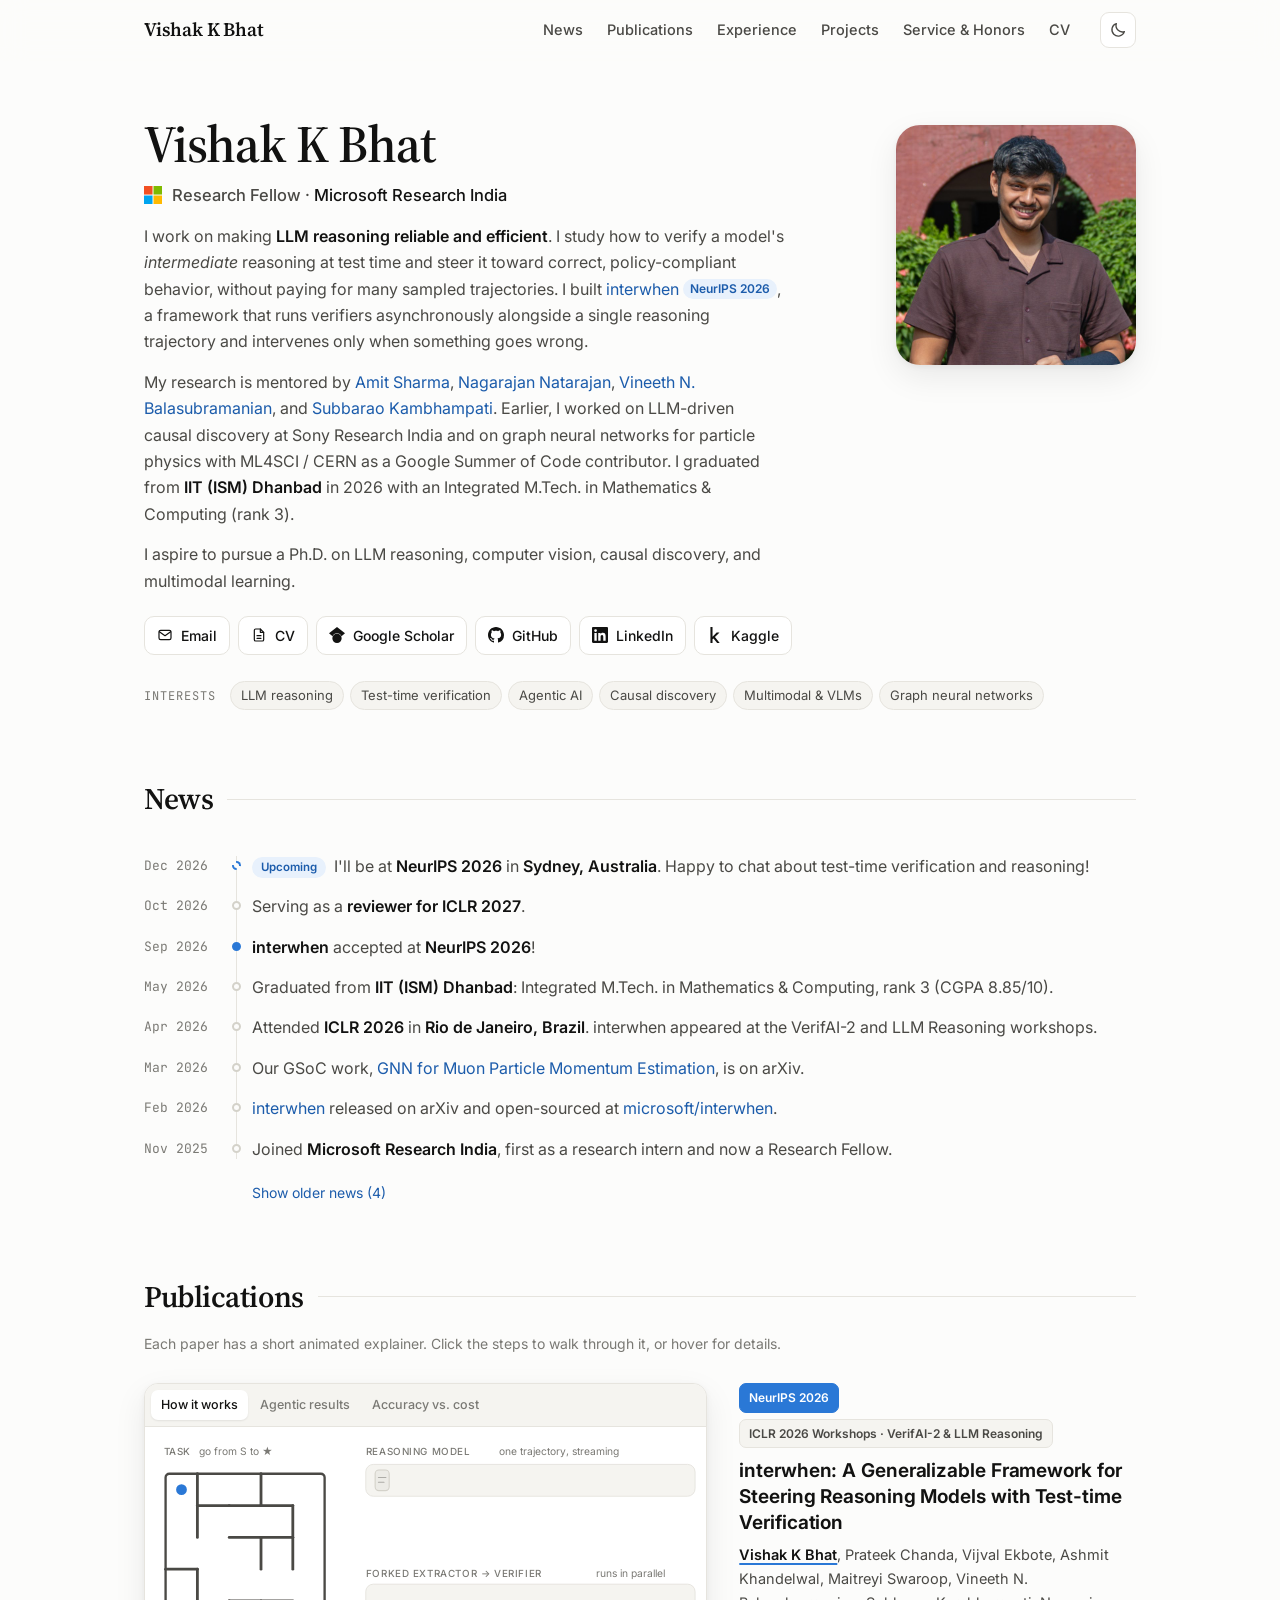
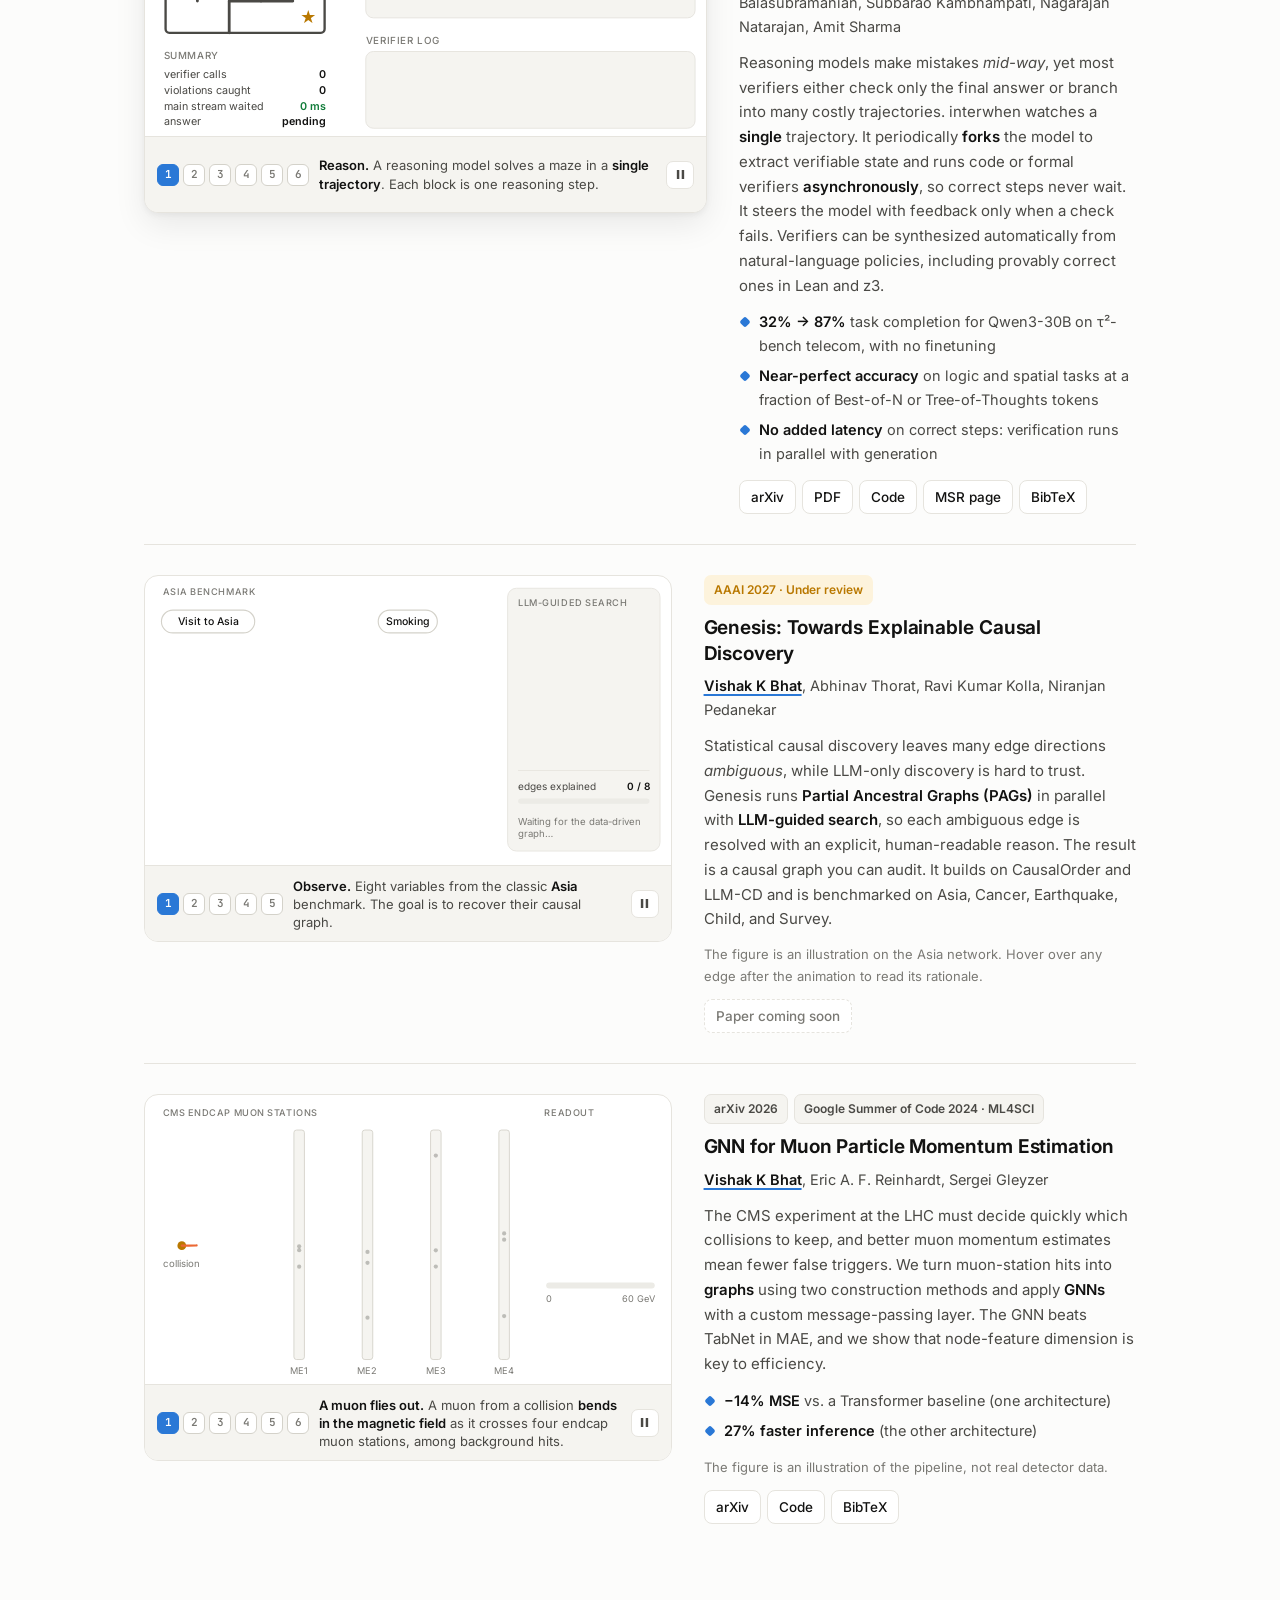
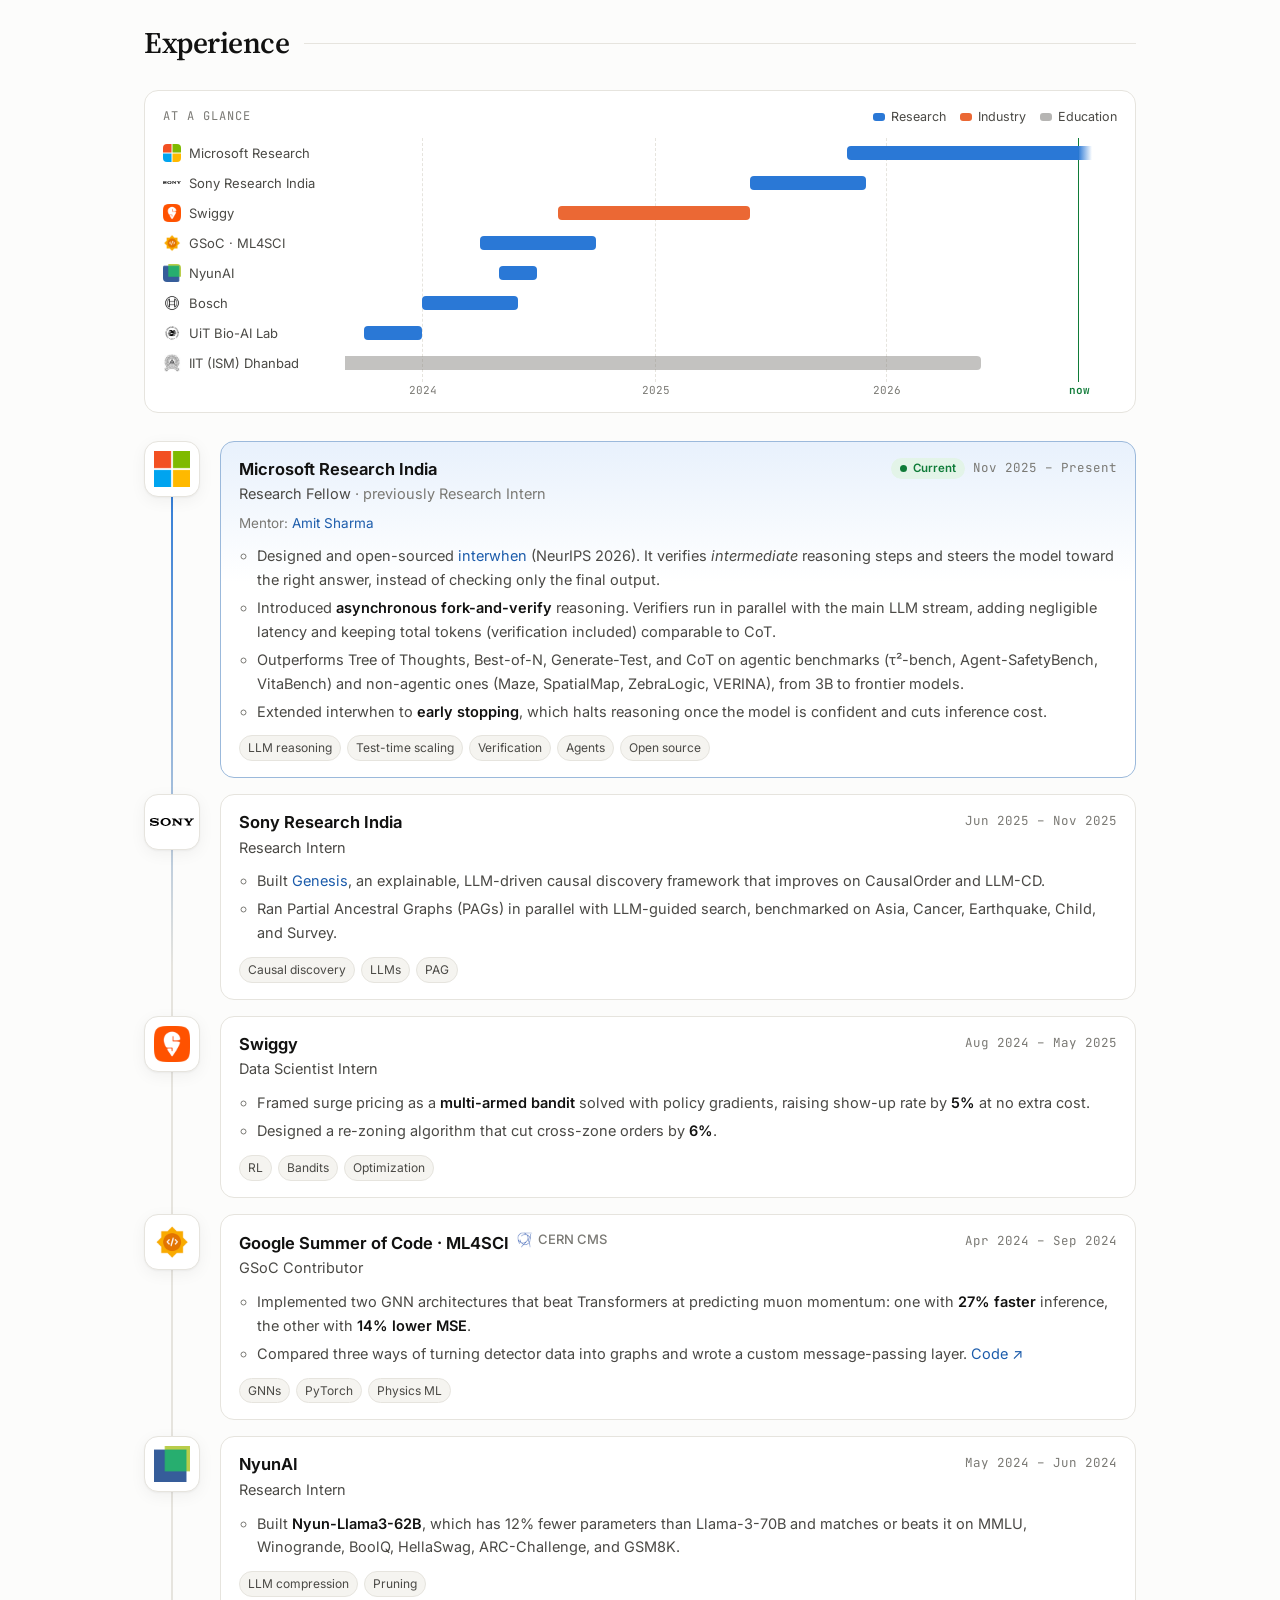
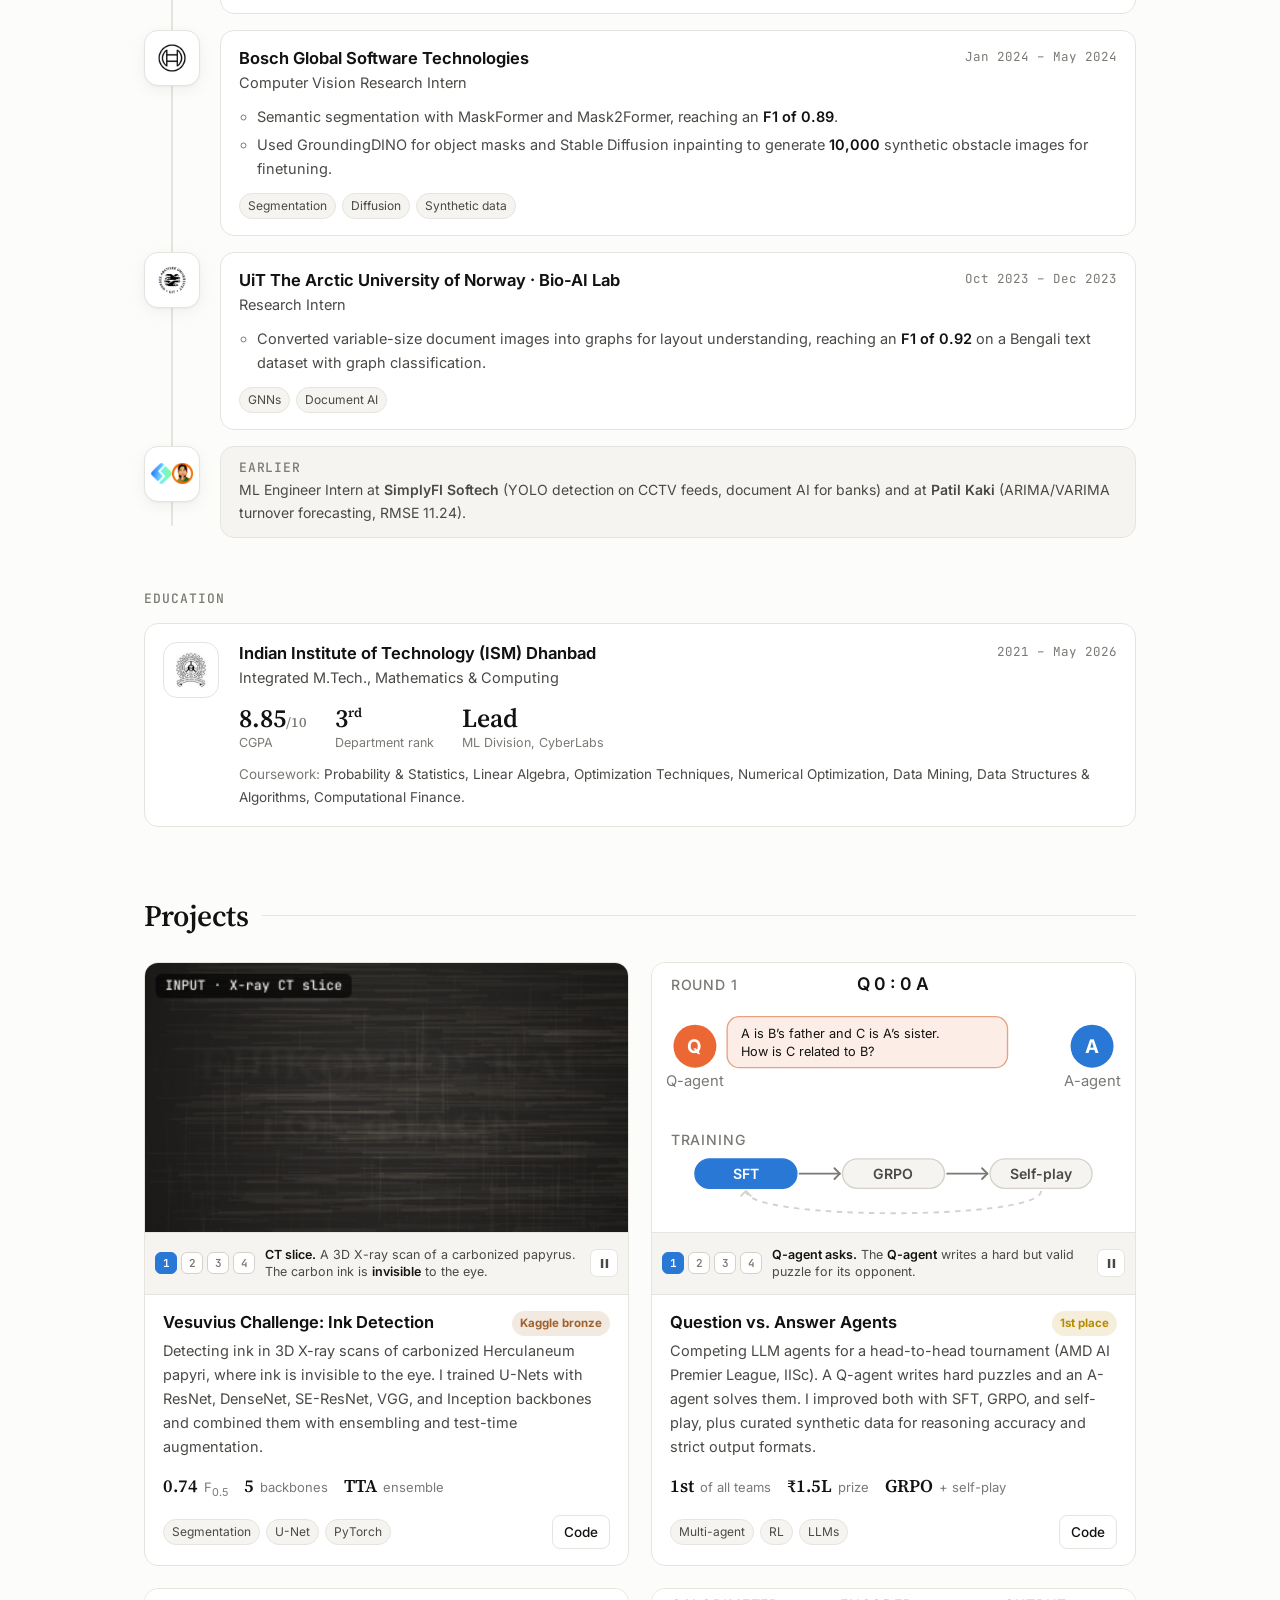
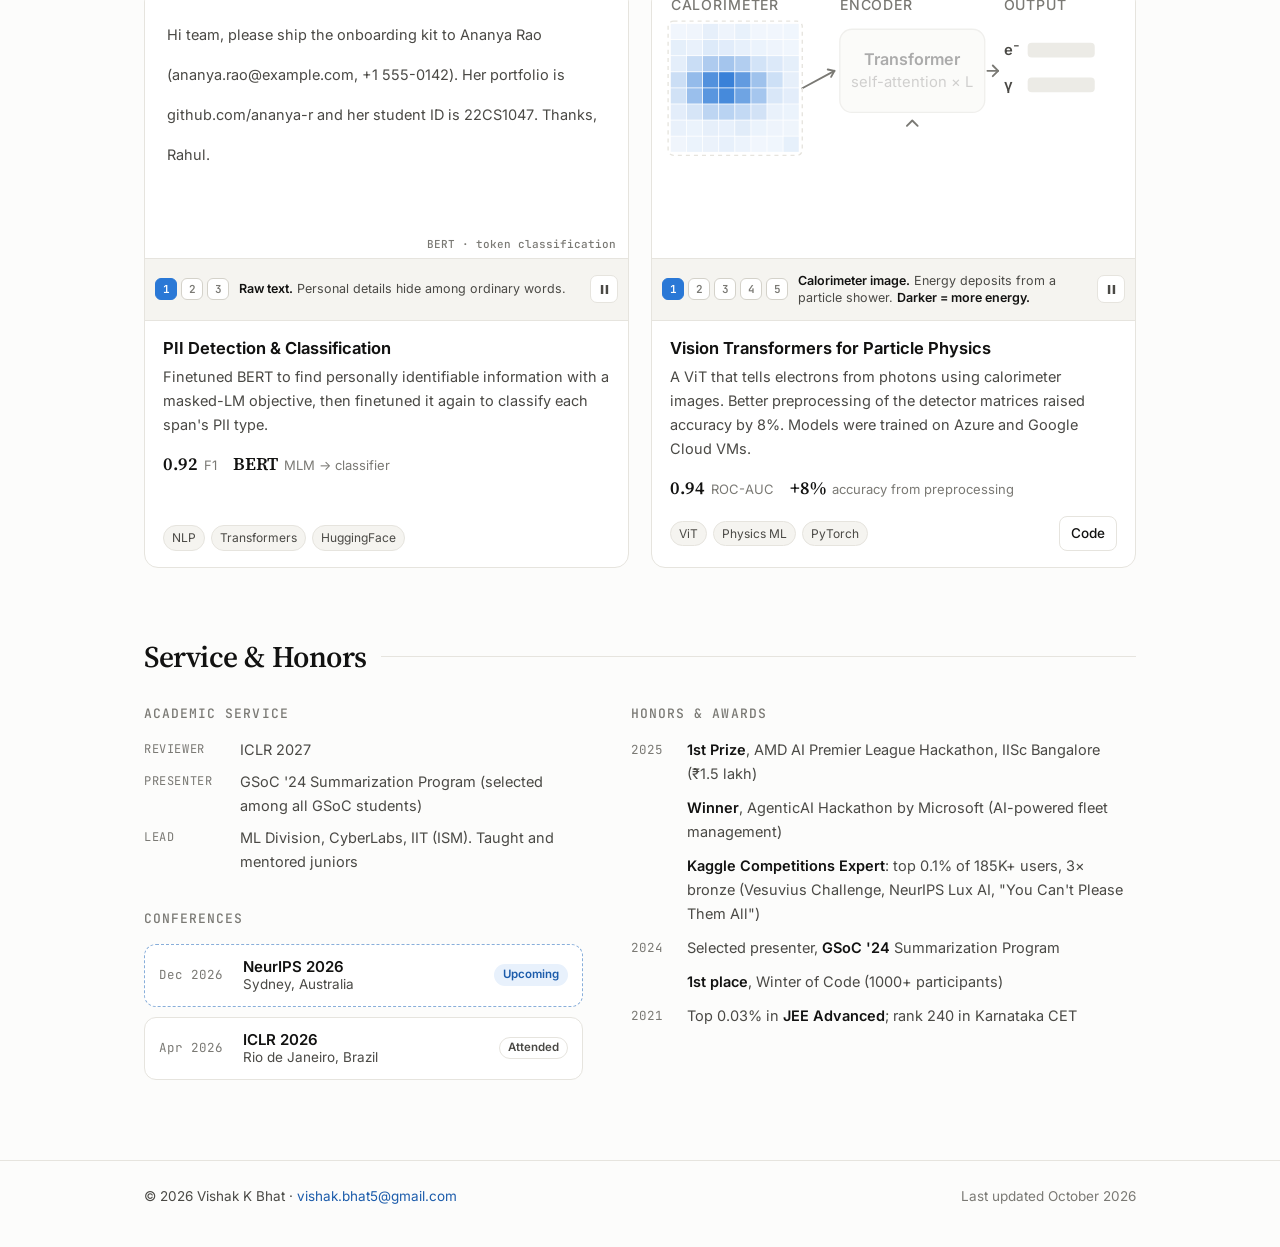
==== commit 473e26d2: "Update resume: interwhen accepted at NeurIPS 2026 Co-Authored-By: Claude Opus 5.5 <noreply@anthropic" ====
--- a/index.html
+++ b/index.html
@@ -60,7 +60,7 @@
         <li><a href="#experience">Experience</a></li>
         <li><a href="#projects">Projects</a></li>
         <li><a href="#service">Service &amp; Honors</a></li>
-        <li><a href="assets/resume.pdf?v=2026-08" target="_blank" rel="noopener">CV</a></li>
+        <li><a href="assets/resume.pdf?v=2026-10" target="_blank" rel="noopener">CV</a></li>
       </ul>
       <button class="icon-btn theme-toggle" id="themeToggle" type="button" aria-label="Toggle dark mode">
         <svg class="i-sun" viewBox="0 0 24 24" aria-hidden="true"><circle cx="12" cy="12" r="4.2"/><path d="M12 2.5v2.2M12 19.3v2.2M4.6 4.6l1.6 1.6M17.8 17.8l1.6 1.6M2.5 12h2.2M19.3 12h2.2M4.6 19.4l1.6-1.6M17.8 6.2l1.6-1.6"/></svg>
@@ -104,7 +104,7 @@
         <ul class="link-row" aria-label="Profiles">
           <li><a class="chip-link" href="mailto:vishak.bhat5@gmail.com">
             <svg viewBox="0 0 24 24" class="ic ic-stroke" aria-hidden="true"><rect x="3" y="5" width="18" height="14" rx="2.5"/><path d="m3.5 7 8.5 6 8.5-6"/></svg>Email</a></li>
-          <li><a class="chip-link" href="assets/resume.pdf?v=2026-08" target="_blank" rel="noopener">
+          <li><a class="chip-link" href="assets/resume.pdf?v=2026-10" target="_blank" rel="noopener">
             <svg viewBox="0 0 24 24" class="ic ic-stroke" aria-hidden="true"><path d="M14 3H7a2 2 0 0 0-2 2v14a2 2 0 0 0 2 2h10a2 2 0 0 0 2-2V8z"/><path d="M14 3v5h5M9 13h6M9 17h6"/></svg>CV</a></li>
           <li><a class="chip-link" href="https://scholar.google.com/citations?user=MAqJcn0AAAAJ&amp;hl=en" target="_blank" rel="noopener">
             <svg viewBox="0 0 24 24" class="ic" aria-hidden="true"><path d="M5.242 13.769 0 9.5 12 0l12 9.5-5.242 4.269C17.548 11.249 14.978 9.5 12 9.5c-2.977 0-5.548 1.748-6.758 4.269zM12 10a7 7 0 1 0 0 14 7 7 0 0 0 0-14z"/></svg>Google Scholar</a></li>
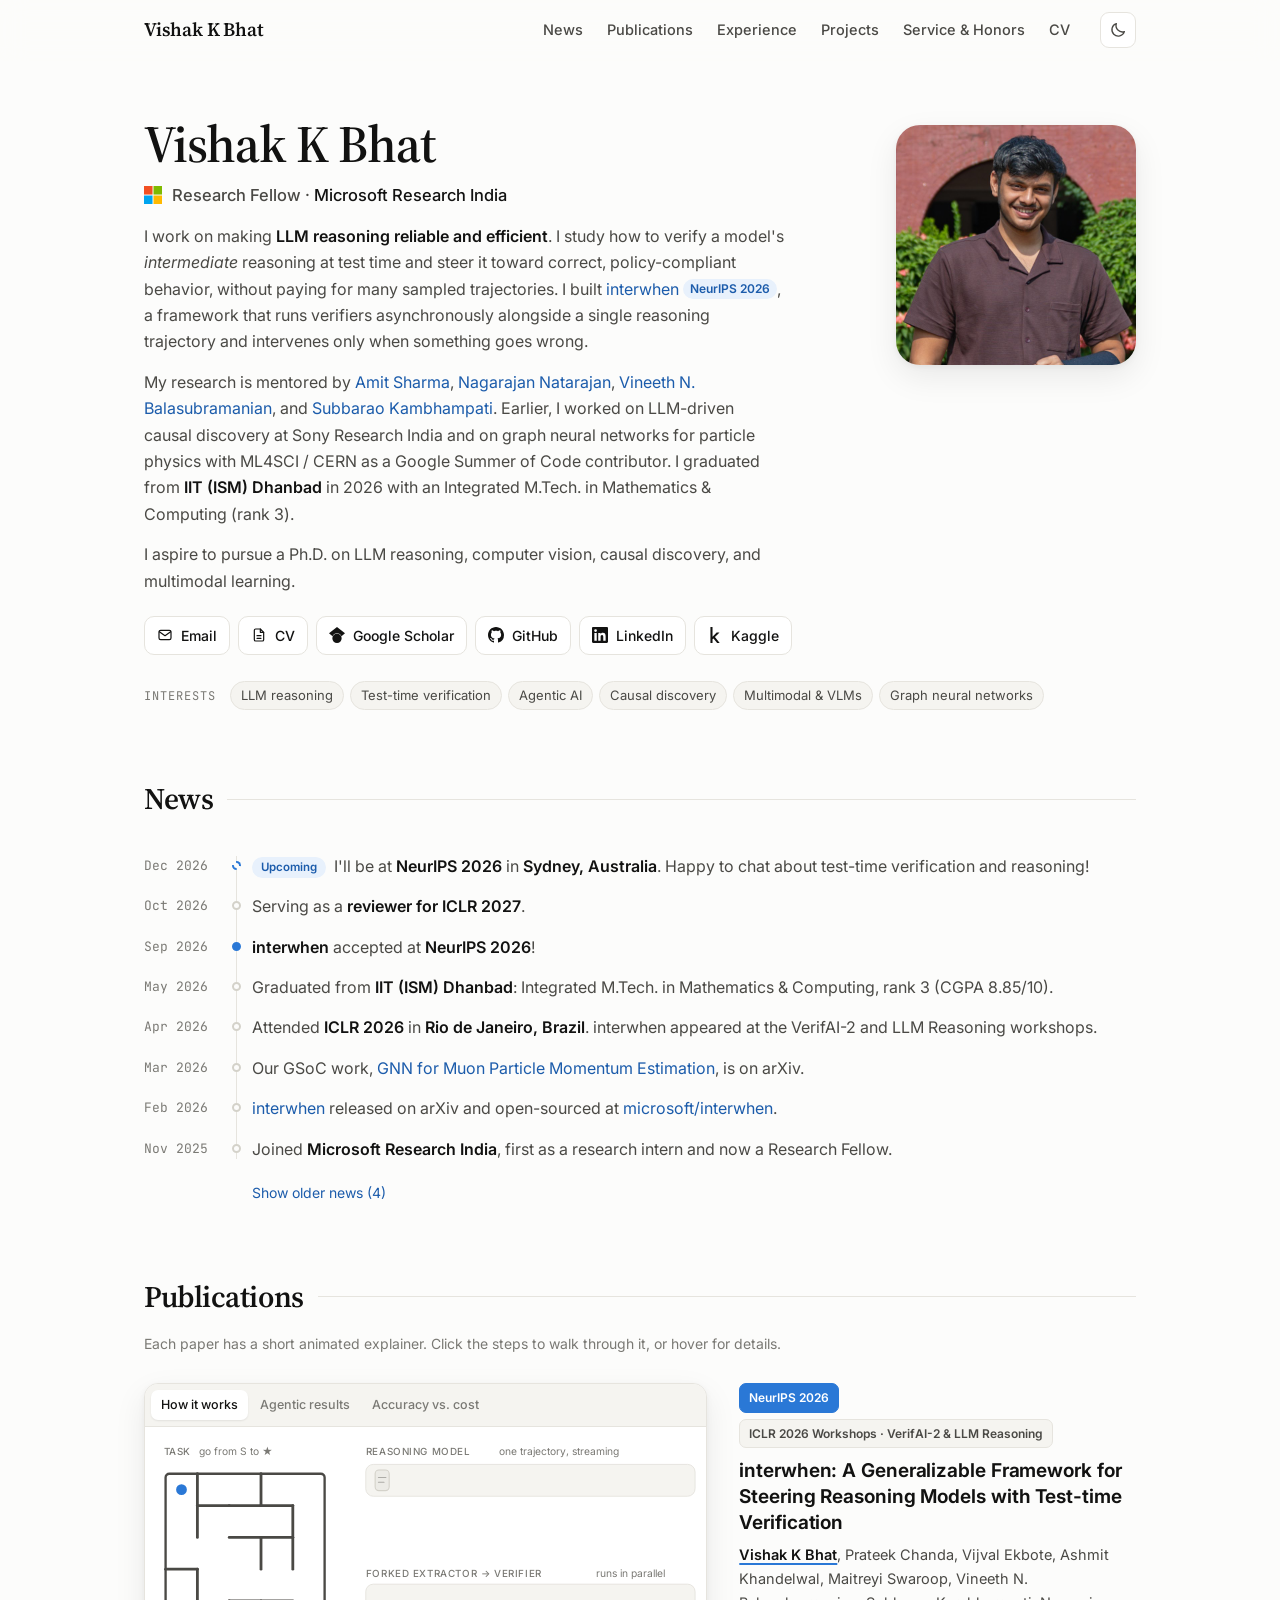
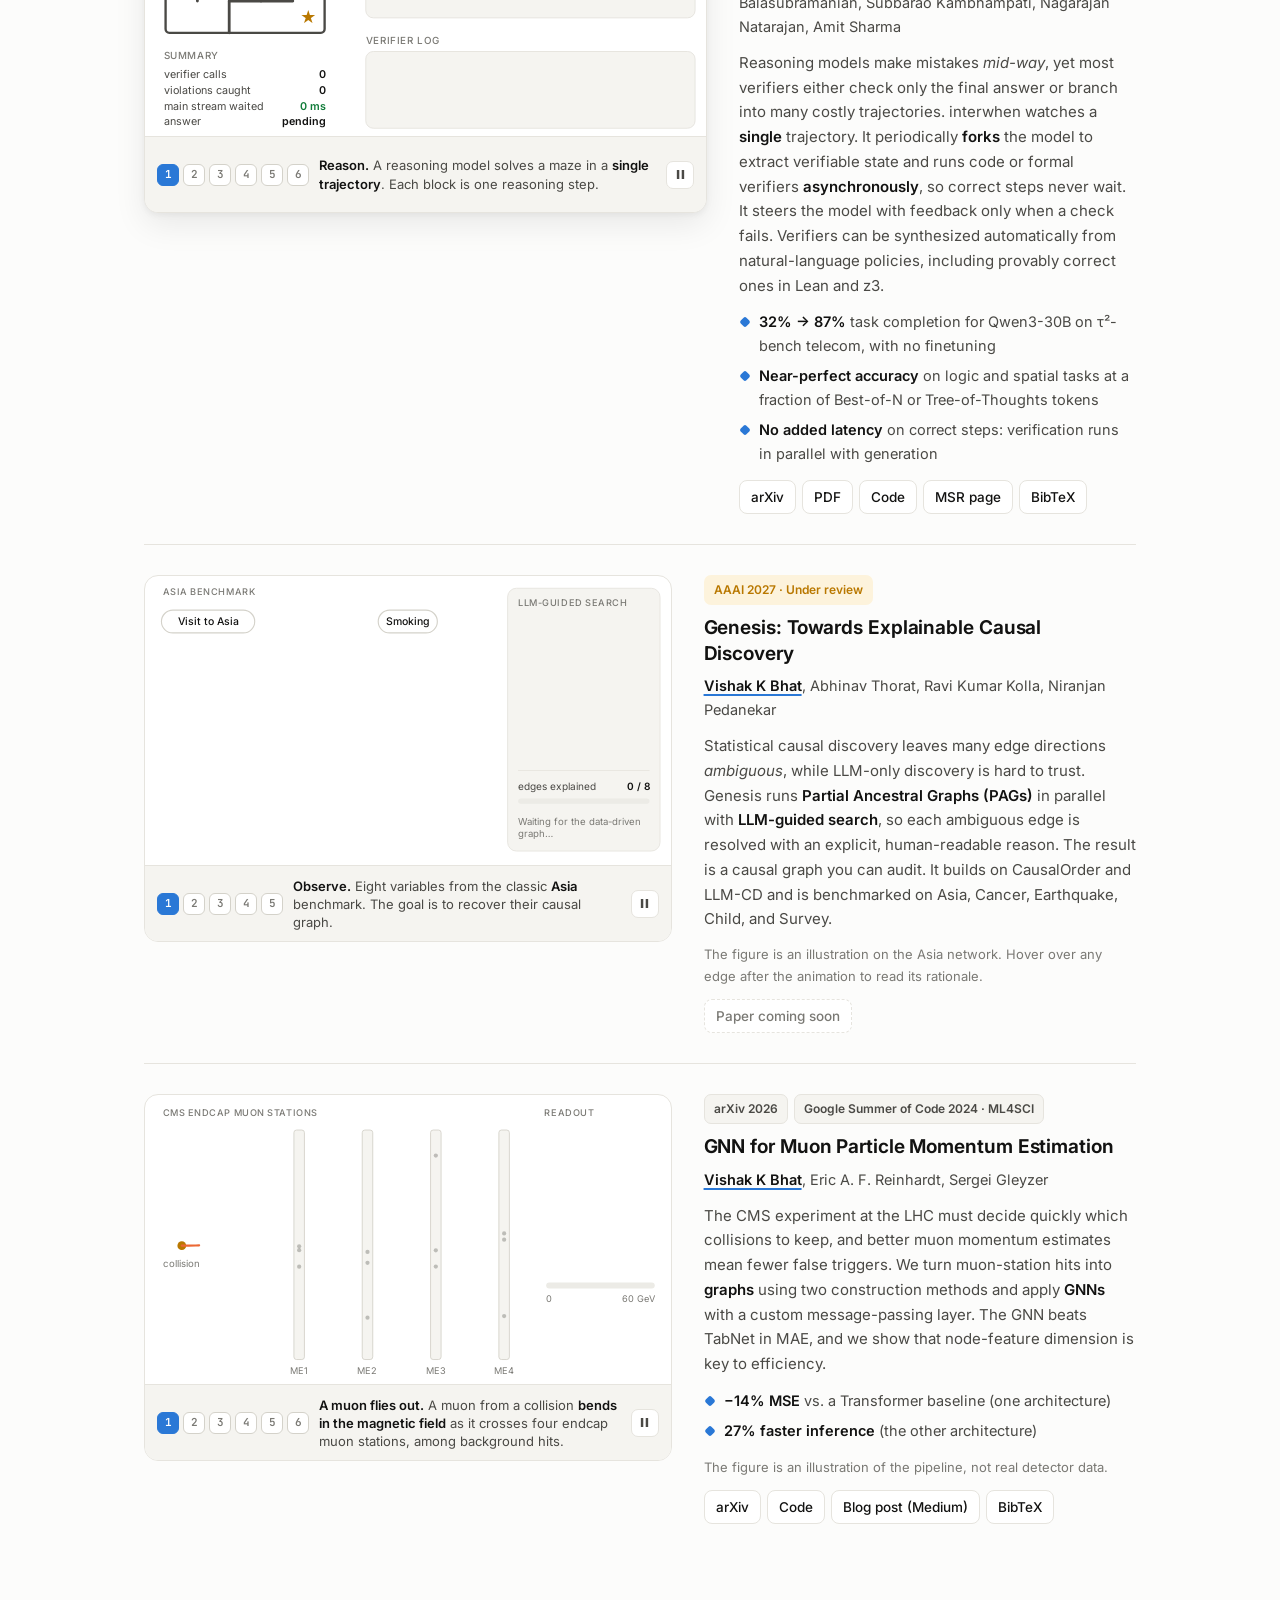
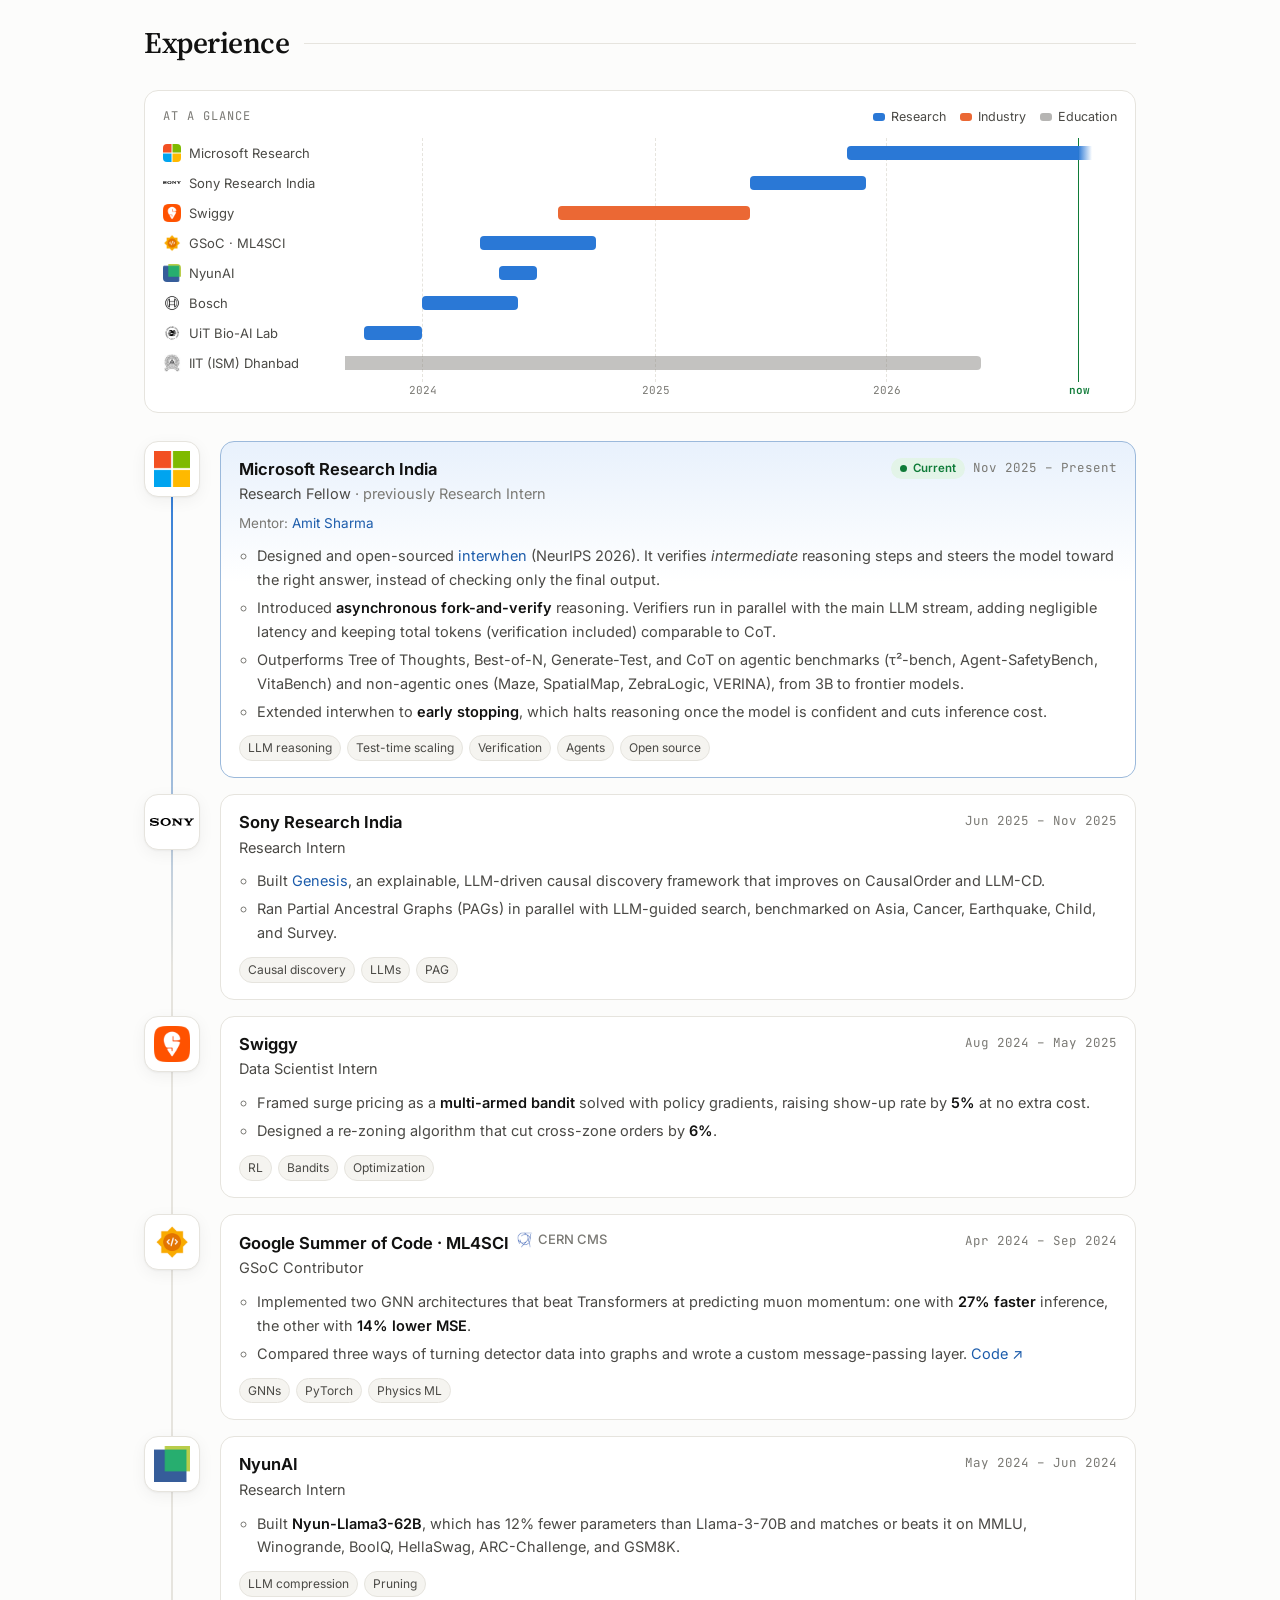
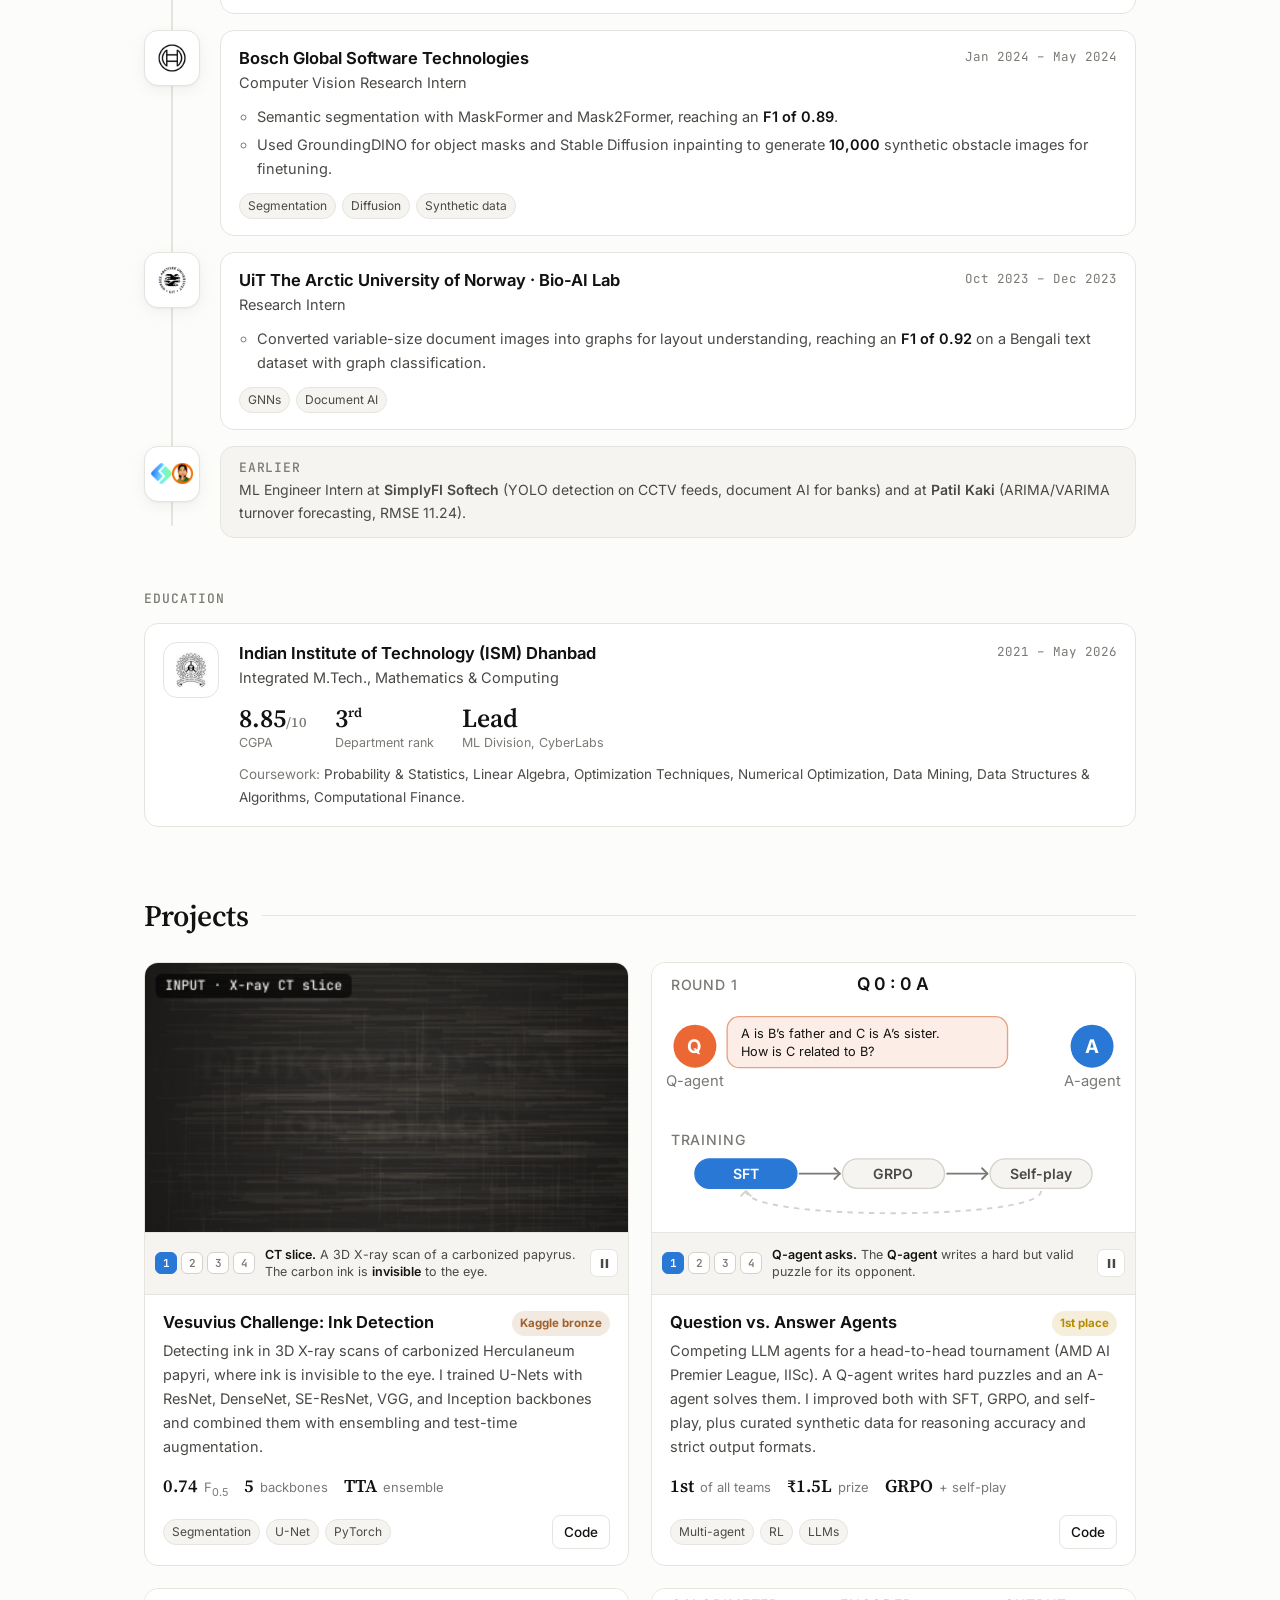
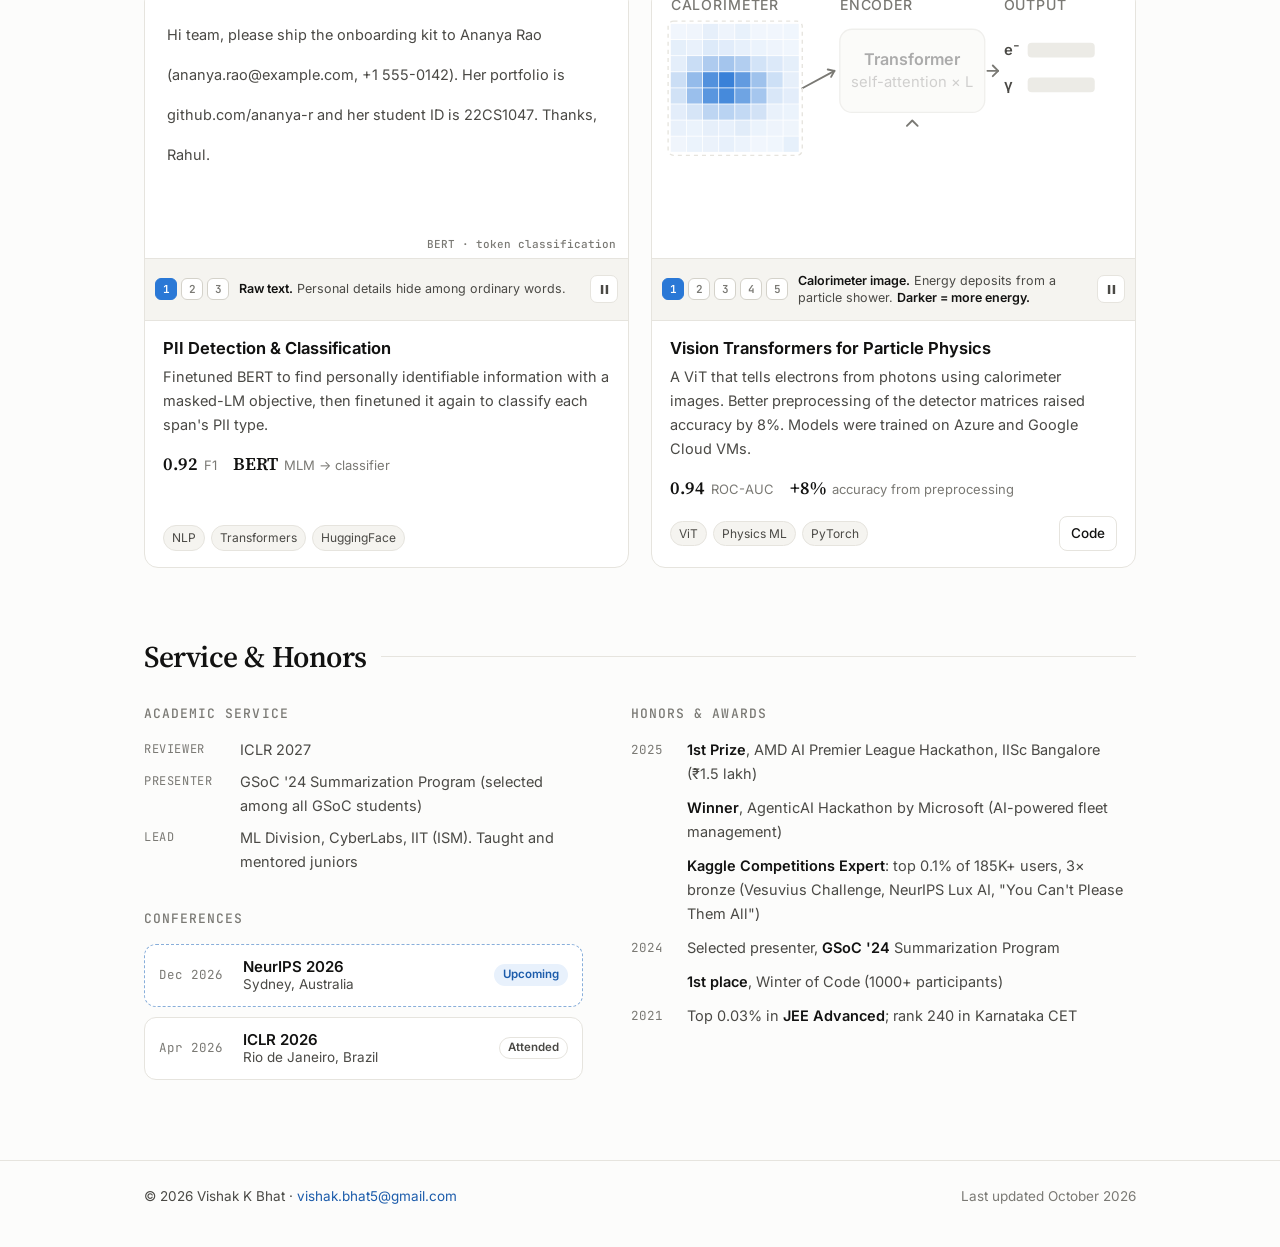
==== commit b552383d: "Link GSoC'24 Medium blog post from the muon GNN paper Co-Authored-By: Claude Opus 5.5 <noreply@anthr" ====
--- a/index.html
+++ b/index.html
@@ -311,6 +311,7 @@
           <div class="paper-links">
             <a class="btn-link" href="https://arxiv.org/abs/2603.06675" target="_blank" rel="noopener">arXiv</a>
             <a class="btn-link" href="https://github.com/ML4SCI/CMS" target="_blank" rel="noopener">Code</a>
+            <a class="btn-link" href="https://medium.com/@vishak.bhat5/gsoc24-with-ml4sci-graph-neural-networks-for-particle-momentum-estimation-in-the-cms-trigger-820063f39474" target="_blank" rel="noopener">Blog post (Medium)</a>
             <button class="btn-link bib-toggle" type="button" aria-expanded="false">BibTeX</button>
           </div>
           <div class="bibtex" hidden>
